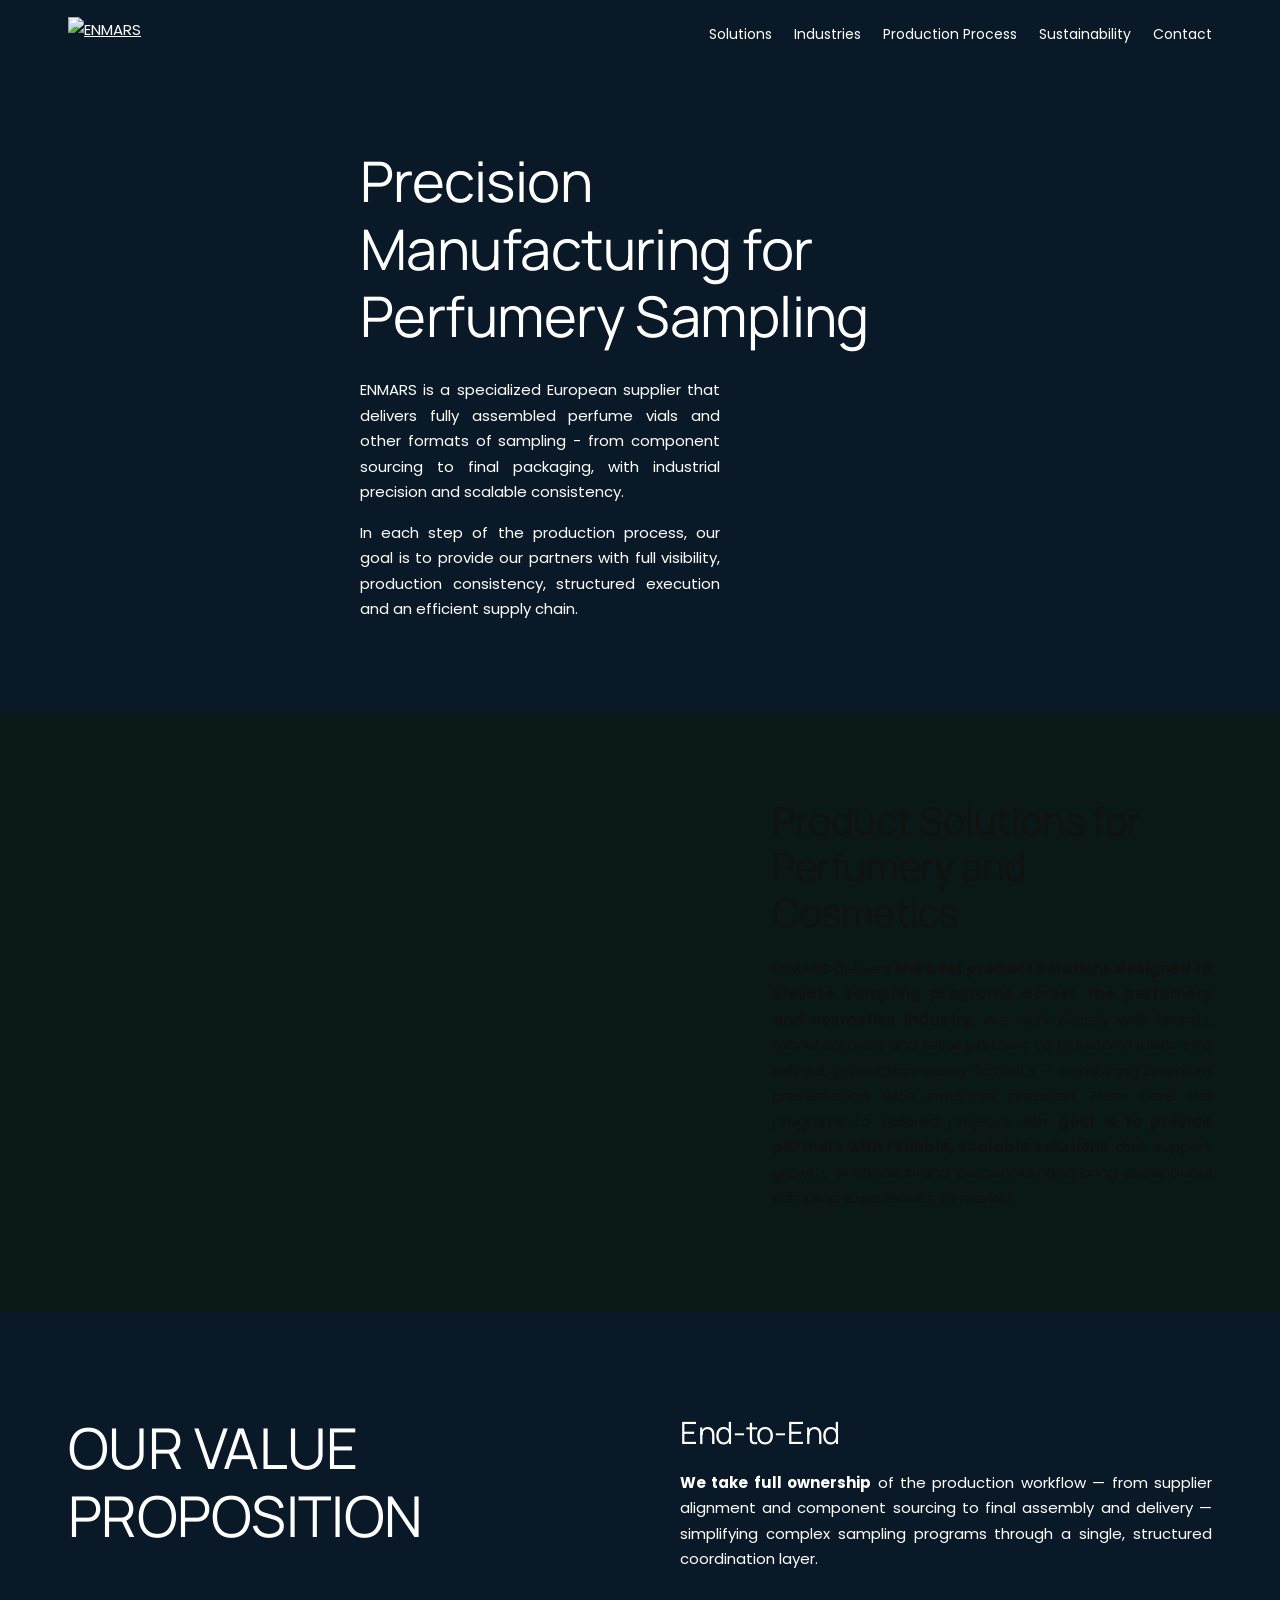
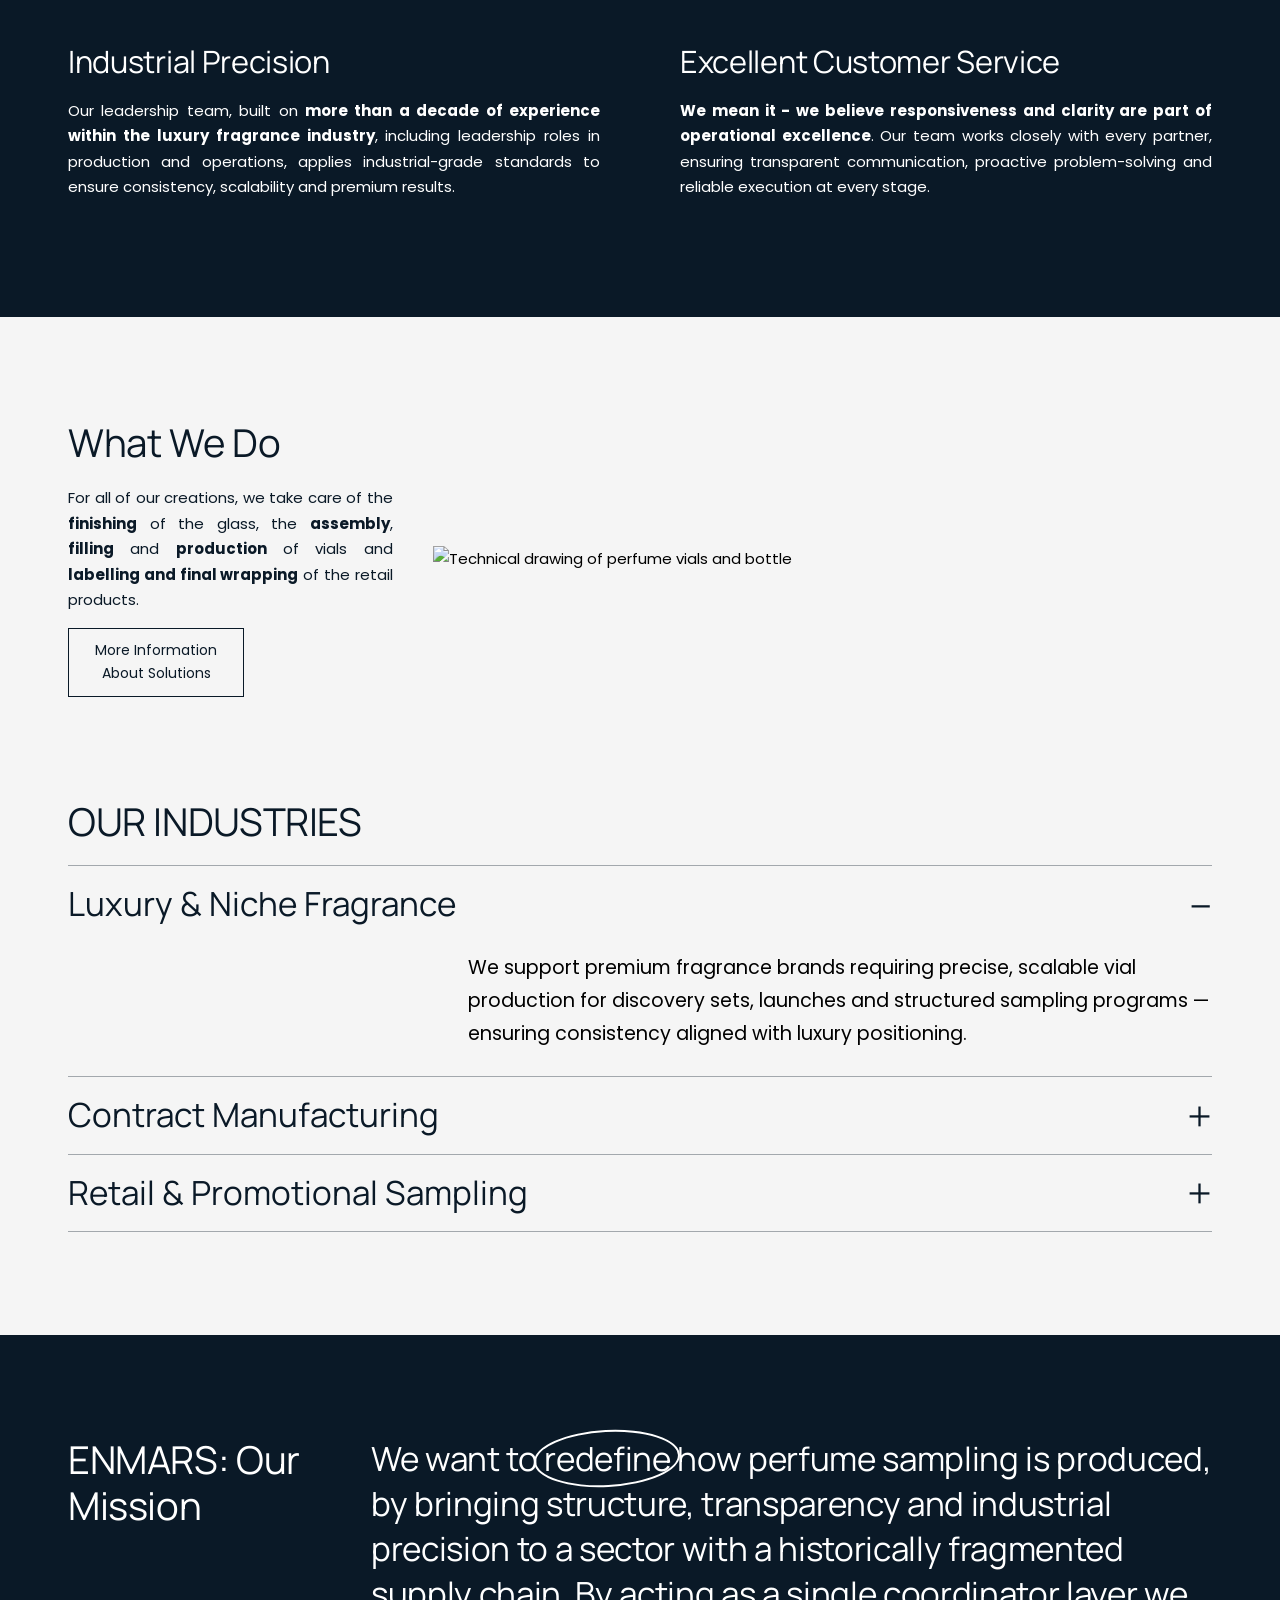
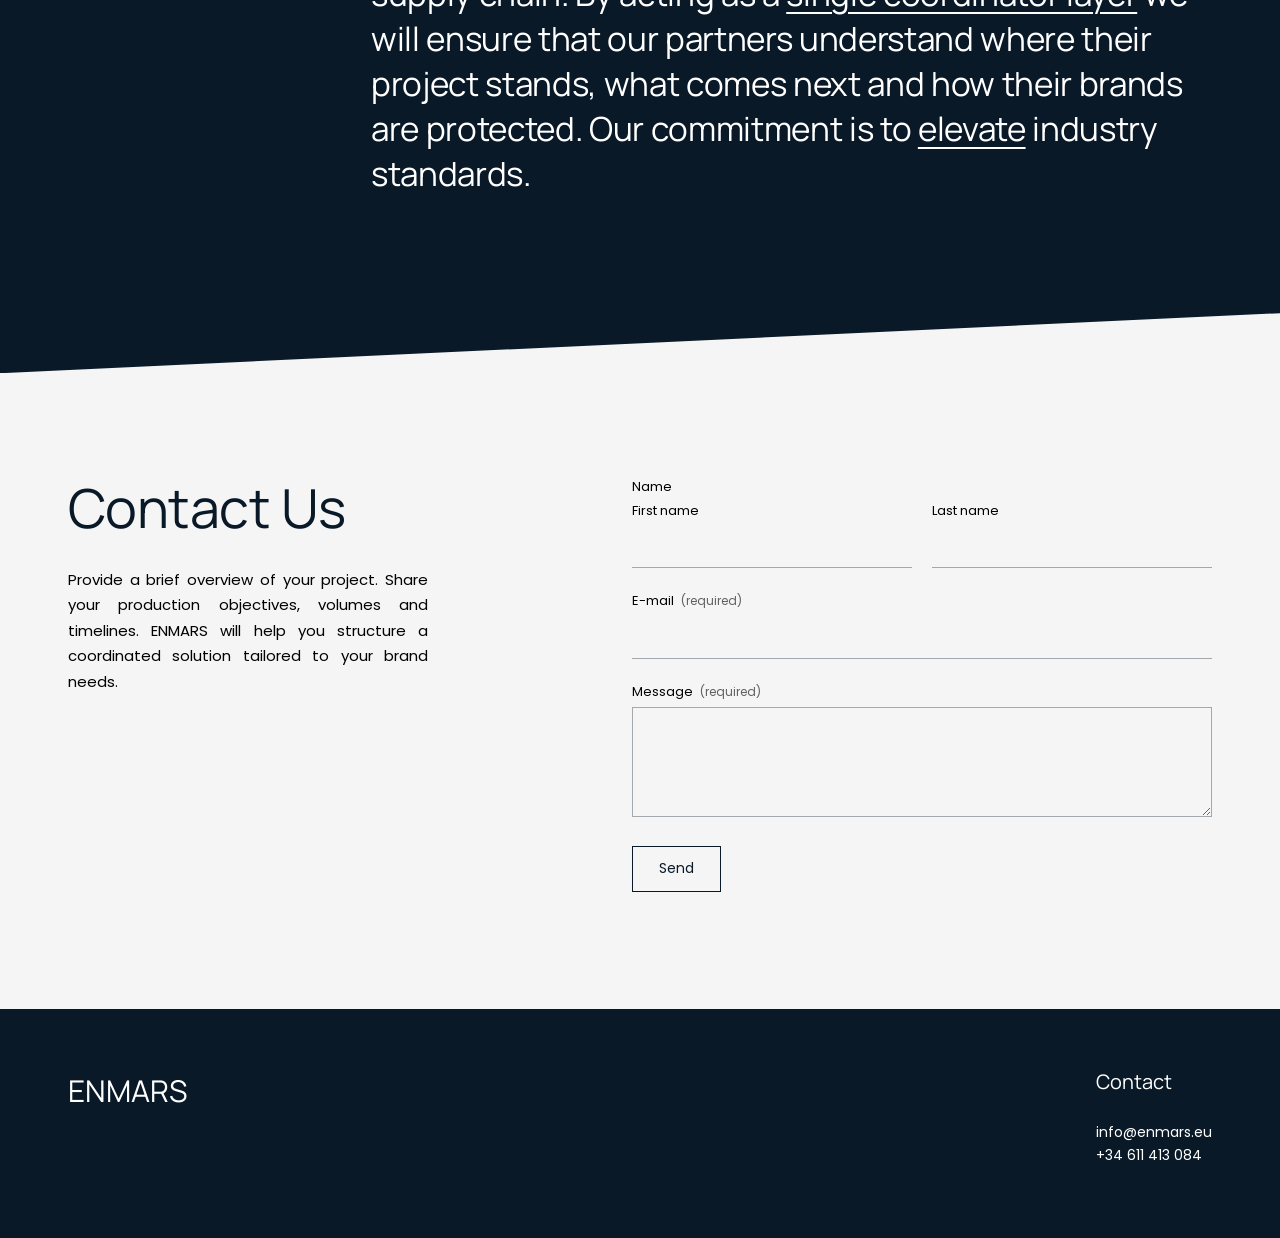
==== index.html @ 924dd2cd "Create index.html" ====
<!DOCTYPE html>
<html lang="en">
<head>
  <meta charset="utf-8">
  <meta name="viewport" content="width=device-width, initial-scale=1">
  <title>ENMARS</title>
  <meta name="description" content="ENMARS — precision manufacturing for perfumery sampling. Fully assembled perfume vials, discovery sets and custom sampling projects from a specialised European network.">
  <meta property="og:title" content="ENMARS">
  <meta property="og:description" content="ENMARS — precision manufacturing for perfumery sampling. Fully assembled perfume vials, discovery sets and custom sampling projects from a specialised European network.">
  <meta property="og:image" content="https://enmars.eu/assets/img/hero-home.jpg">
  <link rel="icon" href="/assets/img/logo.jpg">
  <link rel="preconnect" href="https://fonts.googleapis.com">
  <link rel="preconnect" href="https://fonts.gstatic.com" crossorigin>
  <link href="https://fonts.googleapis.com/css2?family=Manrope:wght@400;500&family=Poppins:wght@400;500;700&display=swap" rel="stylesheet">
  <link rel="stylesheet" href="/assets/css/style.css">
</head>
<body>
  <header class="site-header">
    <div class="wrap">
      <a class="logo" href="/" aria-label="ENMARS home"><img src="/assets/img/logo.jpg" alt="ENMARS"></a>
      <button class="menu-btn" aria-label="Menu" aria-expanded="false">&#9776;</button>
      <nav class="nav">
        <a href="/solutions/">Solutions</a>
        <a href="/our-industries/">Industries</a>
        <a href="/production-process/">Production Process</a>
        <a href="/sustainability/">Sustainability</a>
        <a href="/contact/">Contact</a>
      </nav>
    </div>
  </header>

  <main>
    <section class="hero dark bg-img" style="background-image:url('/assets/img/hero-home.jpg')">
      <div class="wrap"><div class="text">
        <h1>Precision Manufacturing for Perfumery Sampling</h1>
        <p>ENMARS is a specialized European supplier that delivers fully assembled perfume vials and other formats of sampling - from component sourcing to final packaging, with industrial precision and scalable consistency.</p>
        <p>In each step of the production process, our goal is to provide our partners with full visibility, production consistency, structured execution and an efficient supply chain.</p>
      </div></div>
    </section>

    <section class="products bg-img" style="background-image:url('/assets/img/hero-products.jpg')">
      <div class="wrap" style="width:100%"><div class="text">
        <h2>Product Solutions for Perfumery and Cosmetics</h2>
        <p class="justify">ENMARS delivers <strong>the best product solutions designed to elevate sampling programs across the perfumery and cosmetics industry</strong>. We work closely with brands, manufacturers and retail partners to transform ideas into refined, production-ready formats — combining premium presentation with industrial precision. From core vial programs to tailored projects, <strong>our goal is to provide partners with reliable, scalable solutions</strong> that support growth, enhance brand perception and bring exceptional sampling experiences to market.</p>
      </div></div>
    </section>

    <section class="section dark values">
      <div class="wrap grid">
        <div><h1>Our Value Proposition</h1></div>
        <div>
          <h3>End-to-End</h3>
          <p><strong>We take full ownership</strong> of the production workflow — from supplier alignment and component sourcing to final assembly and delivery — simplifying complex sampling programs through a single, structured coordination layer.</p>
        </div>
        <div>
          <h3>Industrial Precision</h3>
          <p>Our leadership team, built on <strong>more than a decade of experience within the luxury fragrance industry</strong>, including leadership roles in production and operations, applies industrial-grade standards to ensure consistency, scalability and premium results.</p>
        </div>
        <div>
          <h3>Excellent Customer Service</h3>
          <p><strong>We mean it - we believe responsiveness and clarity are part of operational excellence</strong>. Our team works closely with every partner, ensuring transparent communication, proactive problem-solving and reliable execution at every stage.</p>
        </div>
      </div>
    </section>

    <section class="section light whatwedo">
      <div class="wrap grid">
        <div>
          <h2>What We Do</h2>
          <p>For all of our creations, we take care of the <strong>finishing</strong> of the glass, the <strong>assembly</strong>, <strong>filling</strong> and <strong>production</strong> of vials and <strong>labelling and final wrapping</strong> of the retail products.</p>
          <a class="btn" href="/solutions/">More Information<br>About Solutions</a>
        </div>
        <img src="/assets/img/blueprint.jpg" alt="Technical drawing of perfume vials and bottle" loading="lazy">
      </div>
    </section>

    <section class="section light" style="padding-top:0">
      <div class="wrap">
        <h2 style="color:var(--navy)">OUR INDUSTRIES</h2>
        <div class="accordion">
          <details class="acc-item" open>
            <summary>Luxury &amp; Niche Fragrance</summary>
            <div class="acc-body">We support premium fragrance brands requiring precise, scalable vial production for discovery sets, launches and structured sampling programs — ensuring consistency aligned with luxury positioning.</div>
          </details>
          <details class="acc-item">
            <summary>Contract Manufacturing</summary>
            <div class="acc-body">ENMARS acts as a coordination layer for manufacturers and laboratories seeking reliable partners for vial assembly, handling and finishing processes across a specialized European network.</div>
          </details>
          <details class="acc-item">
            <summary>Retail &amp; Promotional Sampling</summary>
            <div class="acc-body">We enable agencies and brands to execute large-scale sampling initiatives with structured workflows, industrial precision and dependable delivery timelines.</div>
          </details>
        </div>
      </div>
    </section>

    <section class="section dark mission" style="padding-bottom:160px">
      <div class="wrap grid">
        <h2>ENMARS: Our Mission</h2>
        <h2 class="statement">We want to <span class="hl-circle">redefine</span> how perfume sampling is produced, by bringing structure, transparency and industrial precision to a sector with a historically fragmented supply chain. By acting as a <span class="hl-under">single coordinator layer</span> we will ensure that our partners understand where their project stands, what comes next and how their brands are protected. Our commitment is to <span class="hl-under">elevate</span> industry standards.</h2>
      </div>
    </section>

    <section class="section light contact-block angled" id="contact">
      <div class="wrap contact-grid">
        <div>
          <h1>Contact Us</h1>
          <p class="justify" style="max-width:360px">Provide a brief overview of your project. Share your production objectives, volumes and timelines. ENMARS will help you structure a coordinated solution tailored to your brand needs.</p>
        </div>
        <form class="form" action="https://formsubmit.co/info@enmars.eu" method="POST">
          <input type="hidden" name="_subject" value="New enquiry from enmars.eu">
          <input type="hidden" name="_template" value="table">
          <input type="hidden" name="_captcha" value="false">
          <input type="hidden" name="_next" value="https://enmars.eu/thanks/">
          <input type="text" name="_honey" class="hp" tabindex="-1" autocomplete="off">
          <div class="legend">Name</div>
          <div class="row">
            <div class="field"><label for="fname">First name </label><input id="fname" name="First name" type="text" autocomplete="given-name"></div>
            <div class="field"><label for="lname">Last name </label><input id="lname" name="Last name" type="text" autocomplete="family-name"></div>
          </div>
          <div class="field"><label for="email">E-mail <span class="req">(required)</span></label><input id="email" name="email" type="email" autocomplete="email" required></div>
          <div class="field"><label for="message">Message <span class="req">(required)</span></label><textarea id="message" name="Message" required></textarea></div>
          <button class="btn" type="submit">Send</button>
          <div class="form-status" role="status"></div>
        </form>
      </div>
    </section>
  </main>

  <footer class="site-footer">
    <div class="wrap">
      <div class="brand">ENMARS</div>
      <div>
        <h4>Contact</h4>
        <a href="mailto:info@enmars.eu">info@enmars.eu</a>
        <a href="tel:+34611413084">+34 611 413 084</a>
      </div>
    </div>
  </footer>
  <script src="/assets/js/main.js"></script>
</body>
</html>
---- assets/css/style.css ----
/* ENMARS — estilos del sitio */
:root {
  --navy: #0a1927;
  --light: #f5f5f5;
  --text: #000;
  --white: #fff;
  --line: rgba(10, 25, 39, .35);
  --max: 1240px;
  --pad: clamp(20px, 4vw, 48px);
  --head: "Manrope", "Poppins", sans-serif;
  --body: "Poppins", sans-serif;
}

* { box-sizing: border-box; }
html { scroll-behavior: smooth; }
body { margin: 0; font-family: var(--body); font-size: 15px; line-height: 1.7; color: var(--text); background: var(--light); -webkit-font-smoothing: antialiased; }
img { max-width: 100%; display: block; }
a { color: inherit; }
h1, h2, h3 { font-family: var(--head); font-weight: 400; line-height: 1.2; margin: 0 0 .5em; letter-spacing: -.01em; }
h1 { font-size: clamp(36px, 4.2vw, 56px); }
h2 { font-size: clamp(28px, 3vw, 40px); }
h3 { font-size: clamp(24px, 2.4vw, 32px); }
p { margin: 0 0 1em; }
.justify { text-align: justify; }
.wrap { max-width: var(--max); margin: 0 auto; padding: 0 var(--pad); }

/* Header */
.site-header { position: sticky; top: 0; z-index: 50; background: var(--navy); color: var(--white); }
.site-header .wrap { display: flex; align-items: center; justify-content: space-between; height: 72px; }
.logo img { height: 38px; width: auto; }
.nav { display: flex; gap: 22px; font-size: 14px; }
.nav a { text-decoration: none; padding-bottom: 2px; border-bottom: 1px solid transparent; }
.nav a:hover, .nav a.active { border-bottom-color: currentColor; }
.menu-btn { display: none; background: none; border: 0; color: inherit; font-size: 26px; cursor: pointer; }

/* Sections */
.section { padding: clamp(56px, 8vw, 110px) 0; }
.dark { background: var(--navy); color: var(--white); }
.light { background: var(--light); }
.bg-img { background-size: cover; background-position: center; }

/* Home: hero */
.hero { min-height: 640px; display: flex; align-items: center; background-color: var(--navy); }
.hero .text { max-width: 560px; }
.hero h1 { font-size: clamp(38px, 4.4vw, 56px); }
.hero p { max-width: 360px; text-align: justify; font-size: 15px; }

/* Home: product solutions (image left, text right) */
.products { min-height: 600px; display: flex; align-items: center; background-color: #0a1917; }
.products .text { margin-left: auto; max-width: 440px; color: #111; }
.products h2 { color: #111; }

/* Value proposition */
.values .grid { display: grid; grid-template-columns: 1fr 1fr; gap: 56px 80px; }
.values h1 { font-size: clamp(40px, 4.4vw, 58px); text-transform: uppercase; }
.values h3 { margin-bottom: .6em; }
.values p { text-align: justify; }

/* What we do */
.whatwedo .grid { display: grid; grid-template-columns: 1fr 2.4fr; gap: 40px; align-items: center; }
.whatwedo h2 { color: var(--navy); }
.whatwedo p { color: var(--navy); text-align: justify; }
.btn { display: inline-block; border: 1px solid var(--navy); color: var(--navy); background: transparent; padding: 10px 26px; text-decoration: none; font: inherit; font-size: 14px; text-align: center; cursor: pointer; transition: .2s; }
.btn:hover { background: var(--navy); color: var(--white); }

/* Accordion (industries on home) */
.accordion { border-top: 1px solid var(--line); }
.acc-item { border-bottom: 1px solid var(--line); }
.acc-item summary { list-style: none; cursor: pointer; display: flex; justify-content: space-between; align-items: center; font-family: var(--head); font-size: clamp(22px, 2.6vw, 34px); color: var(--navy); padding: 10px 0; }
.acc-item summary::-webkit-details-marker { display: none; }
.acc-item summary::after { content: "+"; font-size: 1.3em; font-weight: 300; line-height: 1; }
.acc-item[open] summary::after { content: "–"; }
.acc-item .acc-body { padding: 10px 0 26px 35%; font-size: clamp(16px, 1.5vw, 20px); }

/* Mission */
.mission .grid { display: grid; grid-template-columns: 1fr 3.2fr; gap: 40px; }
.mission h2.statement { font-size: clamp(24px, 2.6vw, 36px); line-height: 1.35; }
.hl-circle { position: relative; white-space: nowrap; }
.hl-circle::after { content: ""; position: absolute; inset: -6px -10px; border: 2px solid currentColor; border-radius: 50%; transform: rotate(-3deg); }
.hl-under { text-decoration: underline; text-decoration-thickness: 2px; text-underline-offset: 6px; }

/* Contact block */
.contact-block { position: relative; }
.contact-block.angled { clip-path: polygon(0 60px, 100% 0, 100% 100%, 0 100%); margin-top: -60px; padding-top: calc(60px + clamp(56px, 8vw, 110px)); }
.contact-grid { display: grid; grid-template-columns: 1fr 1.15fr; gap: 60px; align-items: start; }
.contact-grid h1 { color: var(--navy); }

/* Form */
.form .row { display: grid; grid-template-columns: 1fr 1fr; gap: 20px; }
.form label { display: block; font-size: 13px; margin-bottom: 4px; }
.form .req { opacity: .6; font-size: 12px; margin-left: 4px; }
.form .field { margin-bottom: 22px; }
.form .legend { font-size: 13px; margin-bottom: 2px; }
.form input, .form textarea { width: 100%; font: inherit; font-size: 15px; padding: 8px 2px; border: 0; border-bottom: 1px solid var(--line); background: transparent; color: var(--text); outline: none; border-radius: 0; }
.form textarea { min-height: 110px; resize: vertical; border: 1px solid var(--line); padding: 8px; }
.form input:focus, .form textarea:focus { border-color: var(--navy); }
.form .hp { position: absolute; left: -9999px; }
.form-status { margin-top: 14px; font-size: 14px; }

/* Generic content pages */
.page { padding: clamp(40px, 6vw, 80px) 0; }
.split { display: grid; grid-template-columns: 1fr 2fr; gap: 40px; align-items: start; }
.cards3 { display: grid; grid-template-columns: repeat(3, 1fr); gap: 40px; margin-top: 50px; }
.cards3 img { width: 100%; aspect-ratio: 1 / 1; object-fit: cover; margin-bottom: 26px; }
.cards3 h4 { font-family: var(--body); font-weight: 700; font-size: 18px; margin: 0 0 .8em; }
.cards3 p { text-align: justify; font-size: 14px; }
.center { text-align: center; }
.underline-title span { border-bottom: 2px solid currentColor; }
.block { border-top: 1px solid var(--line); padding: 30px 0; }
.block:first-of-type { border-top: 0; }
.block:last-child { border-bottom: 1px solid var(--line); }
.step { display: grid; grid-template-columns: 1fr 3fr; gap: 30px; align-items: center; border-top: 1px solid var(--line); padding: 30px 0; }
.step:first-child { border-top: 0; }
.step img { max-height: 190px; margin: 0 auto; }
.step p { font-size: 14px; }
.media-row { display: grid; grid-template-columns: 1fr 2fr; gap: 40px; align-items: center; border-top: 1px solid var(--line); padding: 36px 0; }
.media-row.reverse { grid-template-columns: 2fr 1fr; }
.media-row img { width: 100%; }
.media-row p { font-size: 14px; }
.certs { display: flex; flex-wrap: wrap; justify-content: center; align-items: center; gap: 40px; margin-top: 20px; }
.certs img { height: 90px; width: auto; }

/* Footer */
.site-footer { background: var(--navy); color: var(--white); padding: 56px 0 70px; }
.site-footer .wrap { display: flex; justify-content: space-between; gap: 30px; flex-wrap: wrap; }
.site-footer .brand { font-family: var(--head); font-size: 30px; }
.site-footer h4 { font-family: var(--head); font-weight: 400; font-size: 20px; margin: 0 0 22px; }
.site-footer a { text-decoration: none; display: block; font-size: 14px; }

/* Responsive */
@media (max-width: 860px) {
  .menu-btn { display: block; }
  .nav { display: none; position: absolute; top: 72px; left: 0; right: 0; background: var(--navy); flex-direction: column; padding: 20px var(--pad) 30px; gap: 14px; font-size: 18px; }
  .nav.open { display: flex; }
  .values .grid, .whatwedo .grid, .mission .grid, .contact-grid, .split, .cards3, .step, .media-row, .media-row.reverse, .form .row { grid-template-columns: 1fr; }
  .acc-item .acc-body { padding-left: 0; }
  .products { background-position: left center; }
  .products .text { background: rgba(245, 245, 245, .92); padding: 24px; }
  .media-row.reverse img { order: -1; }
}
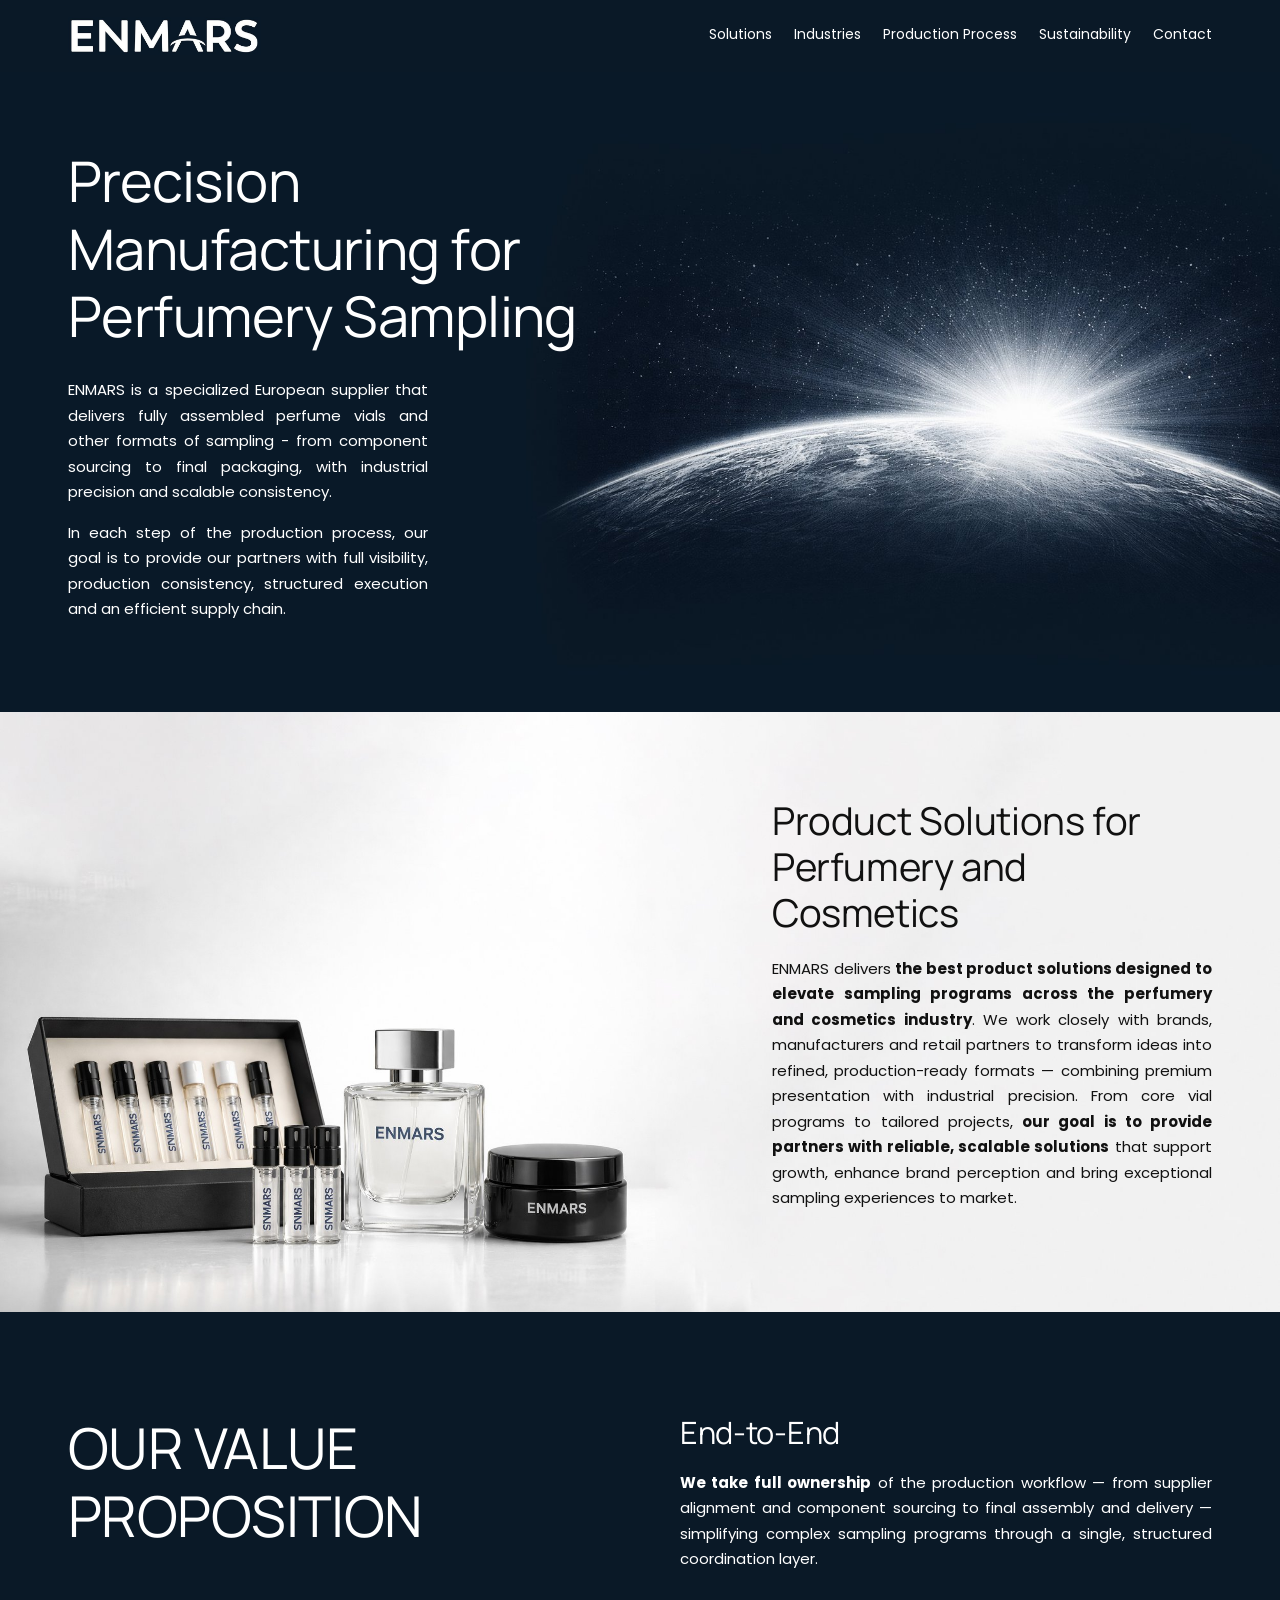
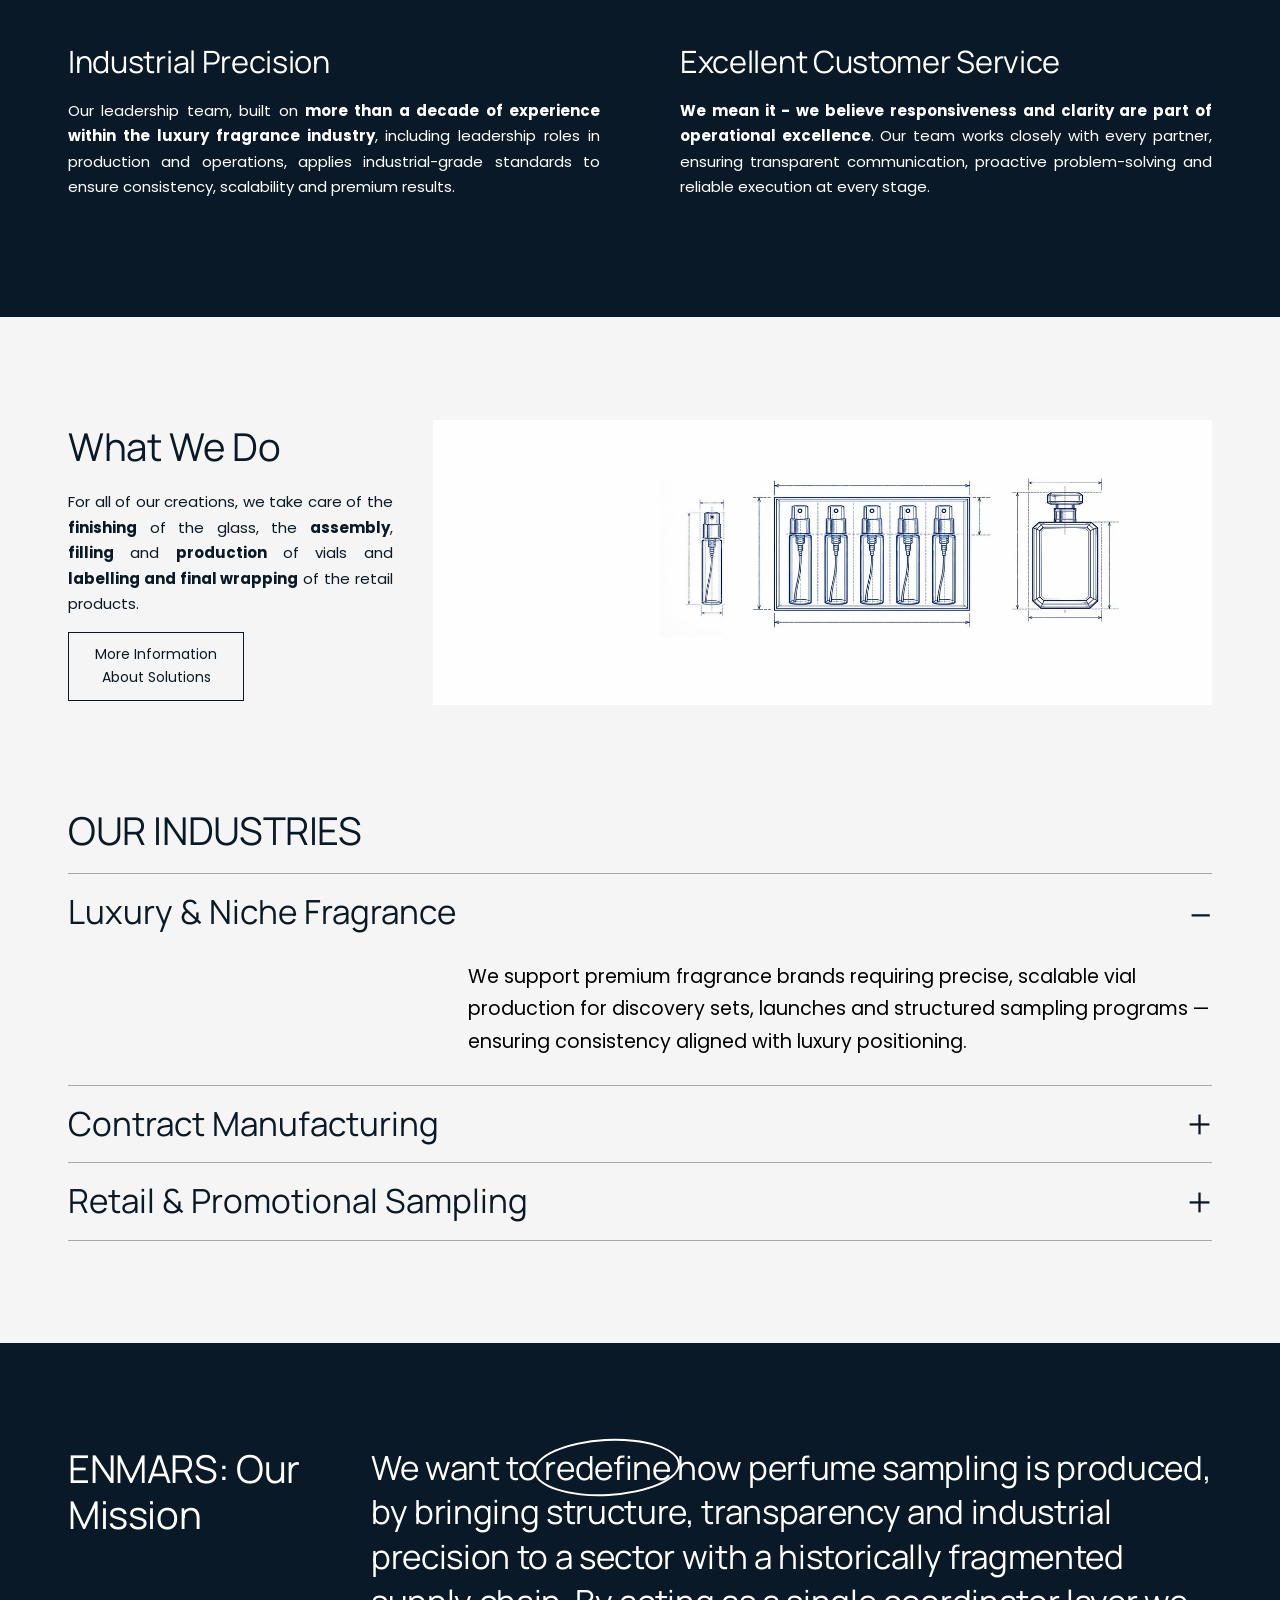
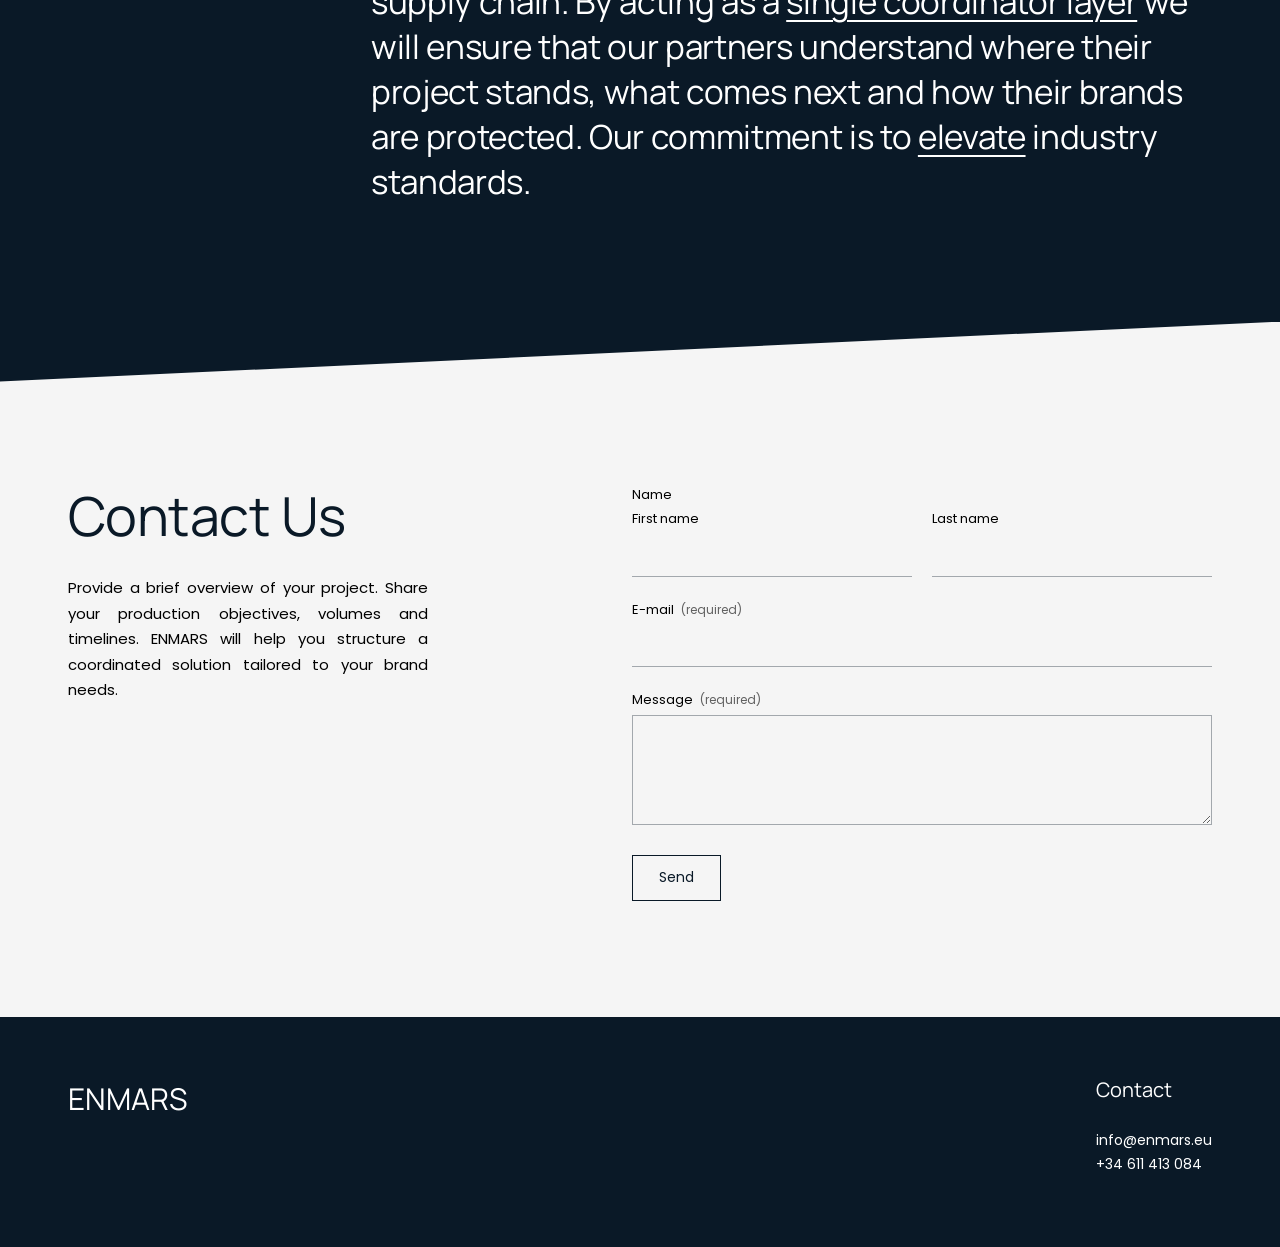
==== commit 7c5722df: "Update index.html" ====
--- a/index.html
+++ b/index.html
@@ -107,7 +107,8 @@
           <h1>Contact Us</h1>
           <p class="justify" style="max-width:360px">Provide a brief overview of your project. Share your production objectives, volumes and timelines. ENMARS will help you structure a coordinated solution tailored to your brand needs.</p>
         </div>
-        <form class="form" action="https://formsubmit.co/info@enmars.eu" method="POST">
+        <form class="form" action="https://formsubmit.co/rokas@enmars.eu" method="POST">
+          <input type="hidden" name="_cc" value="lucas@enmars.eu">
           <input type="hidden" name="_subject" value="New enquiry from enmars.eu">
           <input type="hidden" name="_template" value="table">
           <input type="hidden" name="_captcha" value="false">
--- a/assets/css/style.css
+++ b/assets/css/style.css
@@ -1,3 +1,6 @@
+
+/* Hero & products: full-width content */
+.hero > .wrap, .products > .wrap { width: 100%; }
 /* ENMARS — estilos del sitio */
 :root {
   --navy: #0a1927;
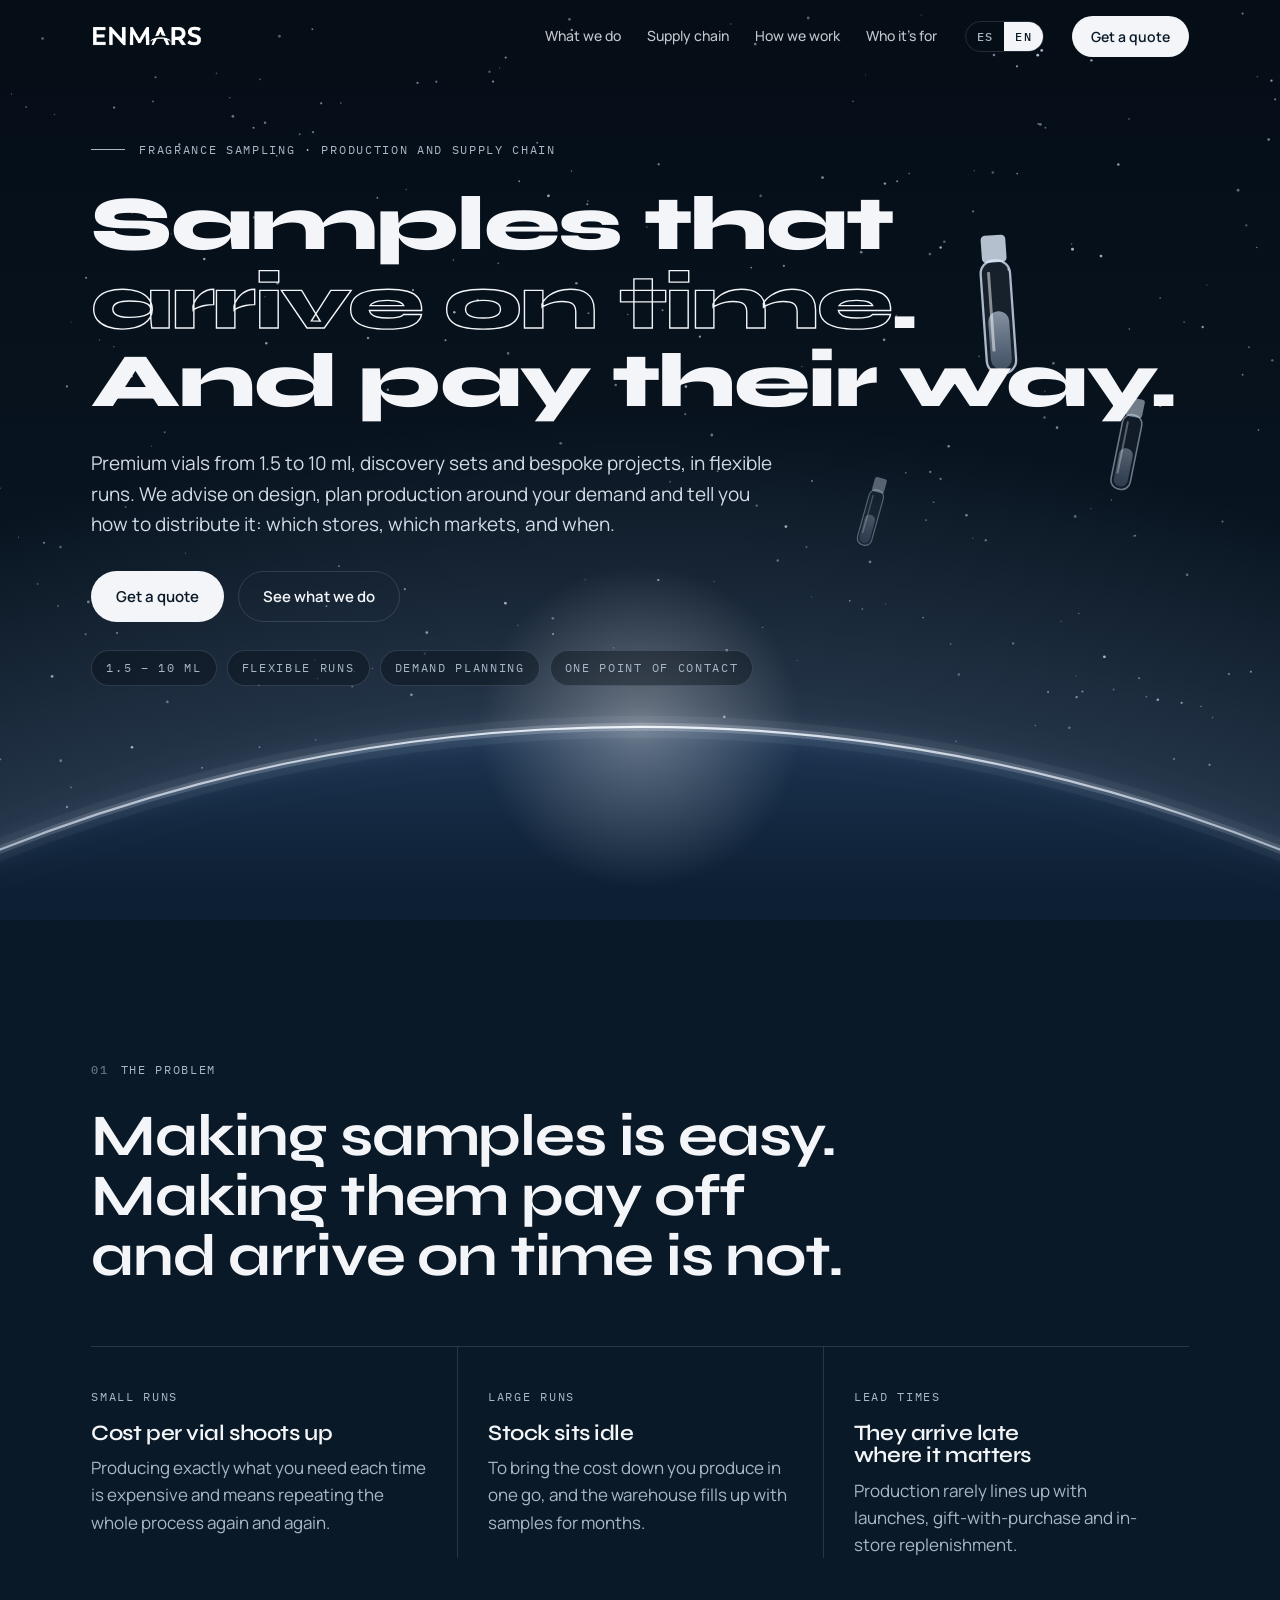
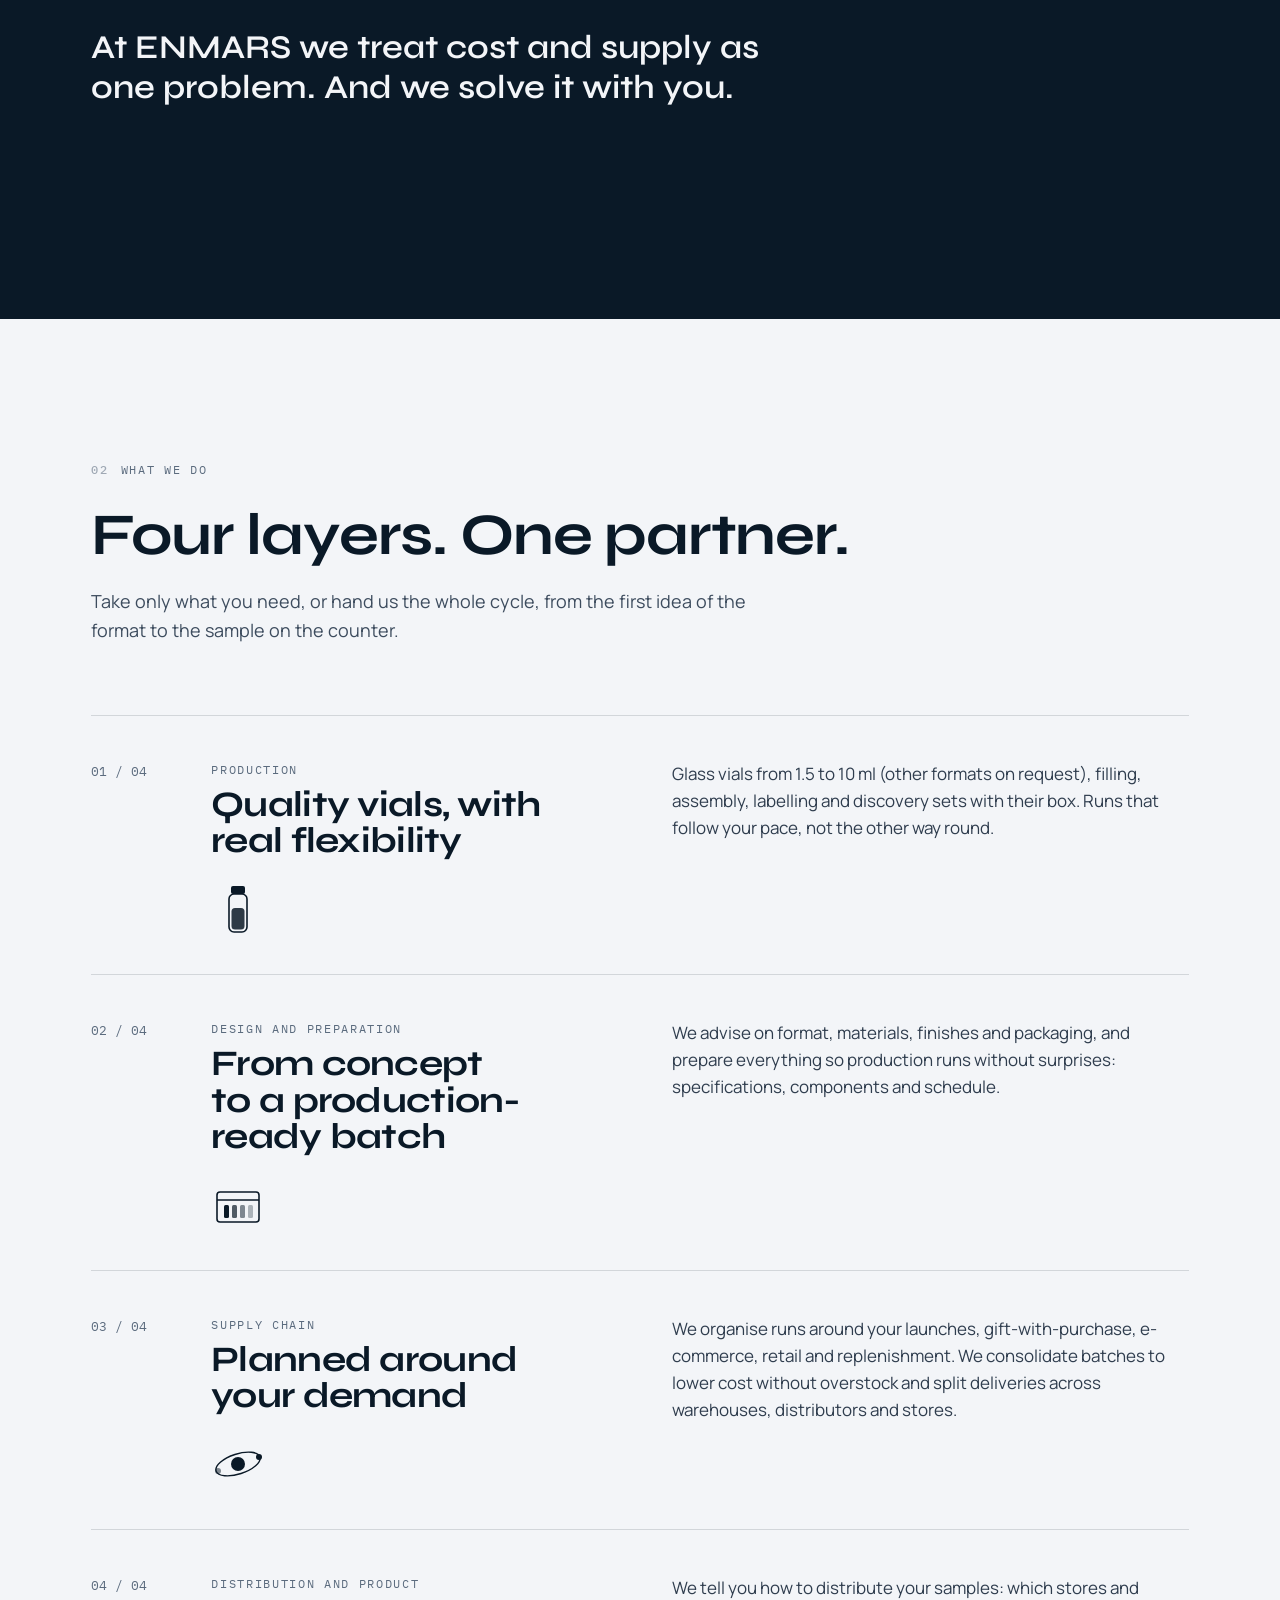
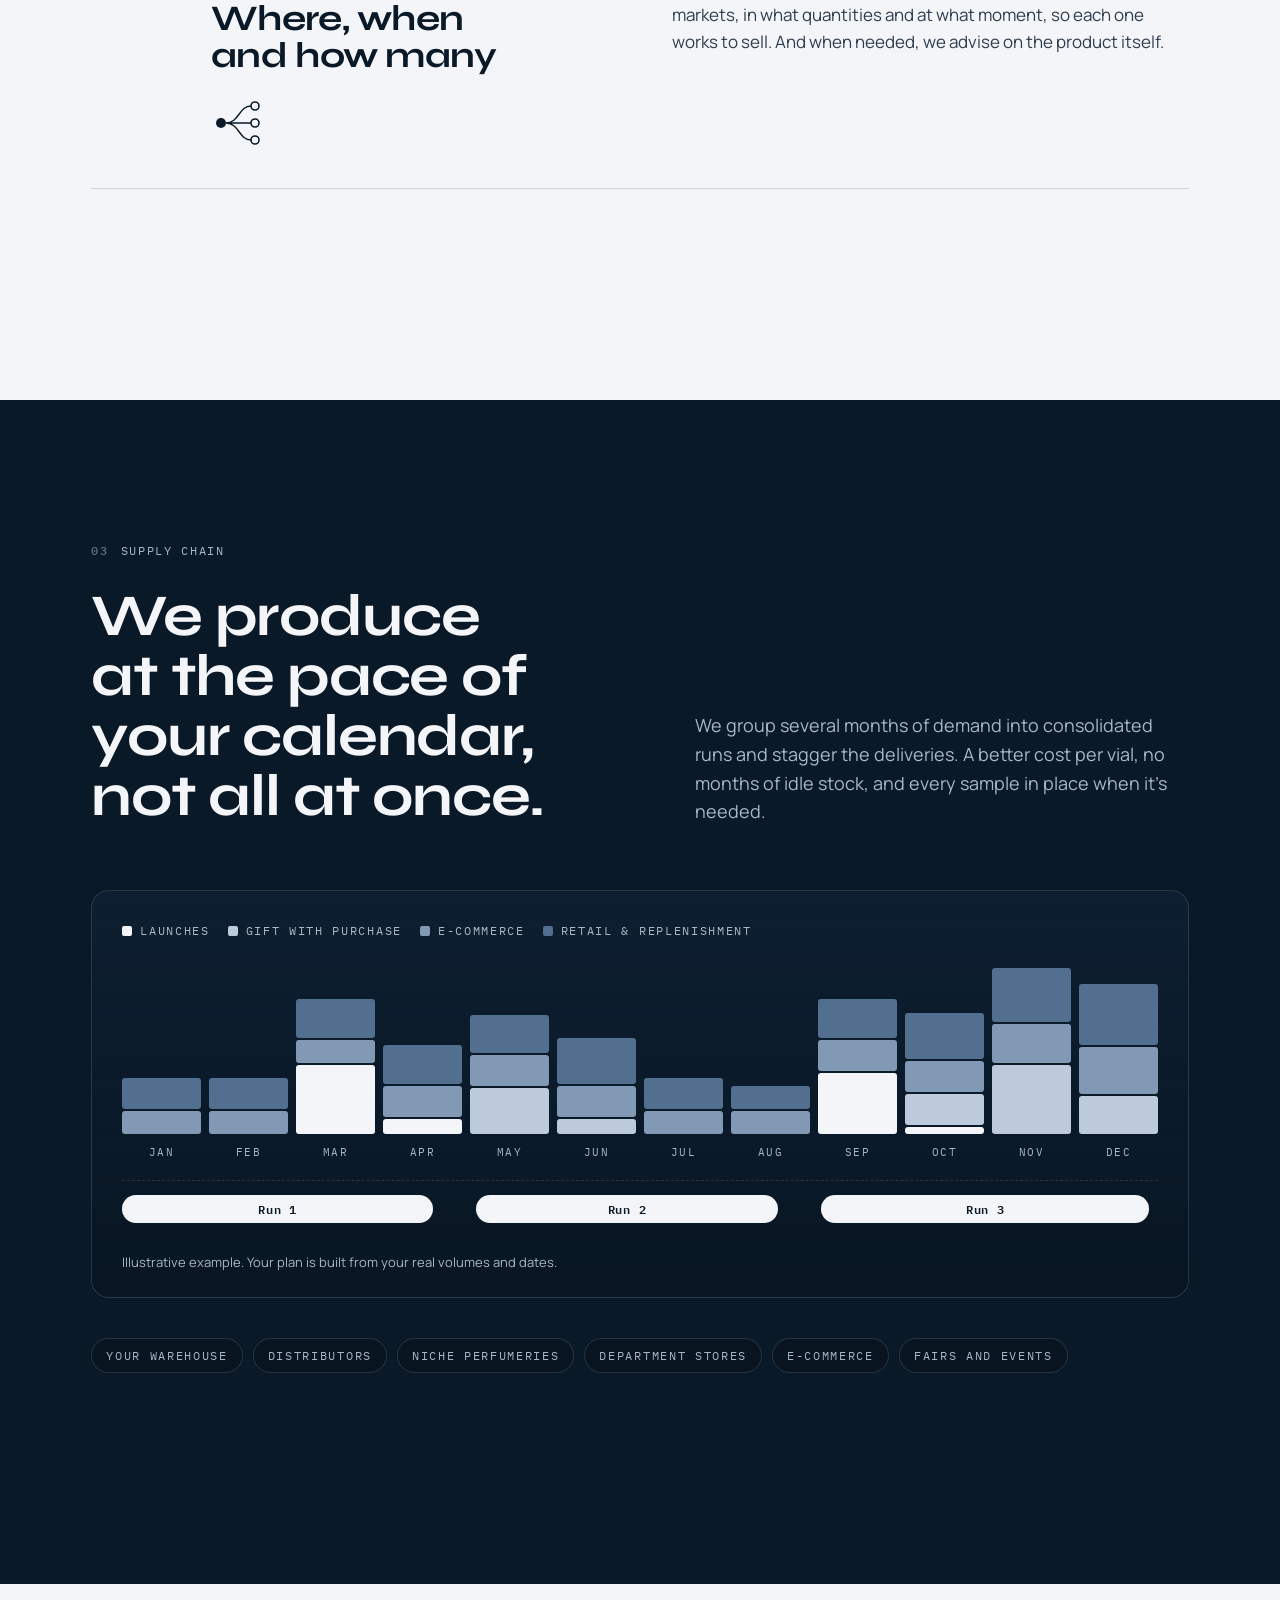
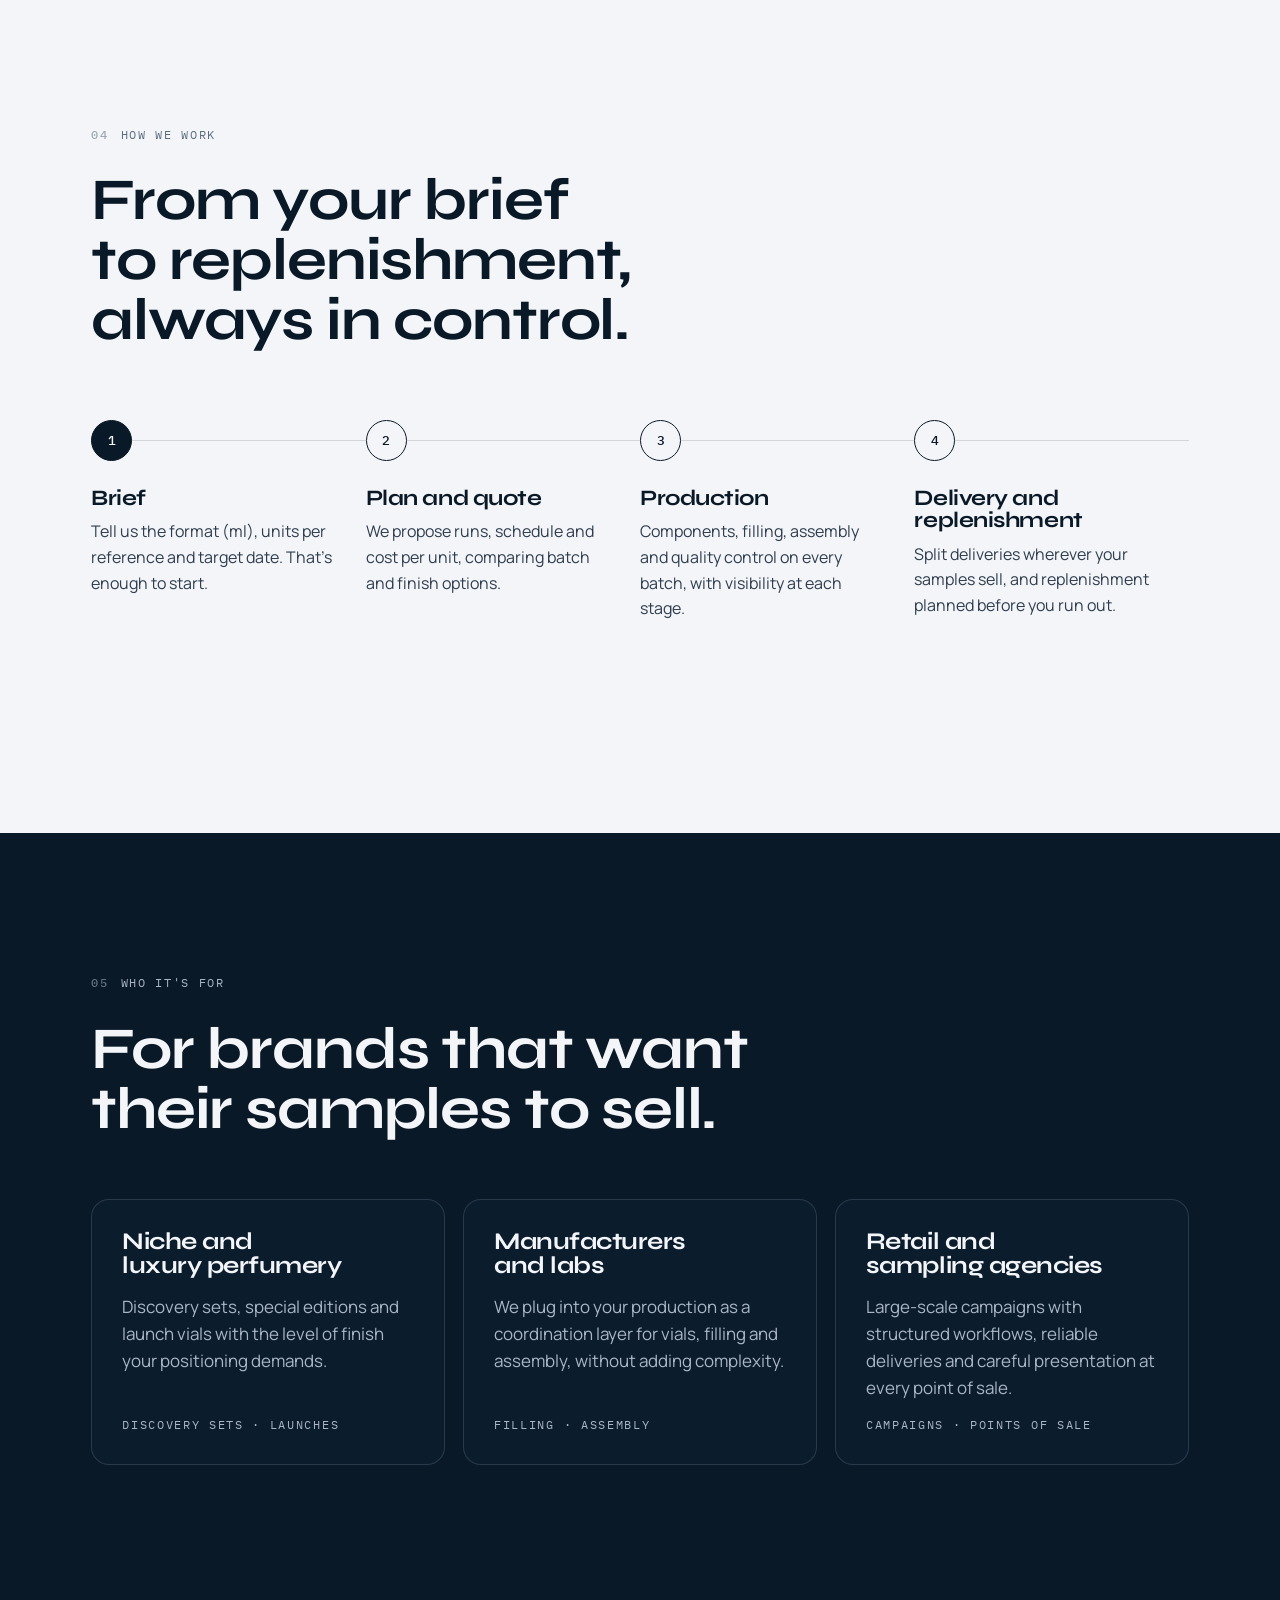
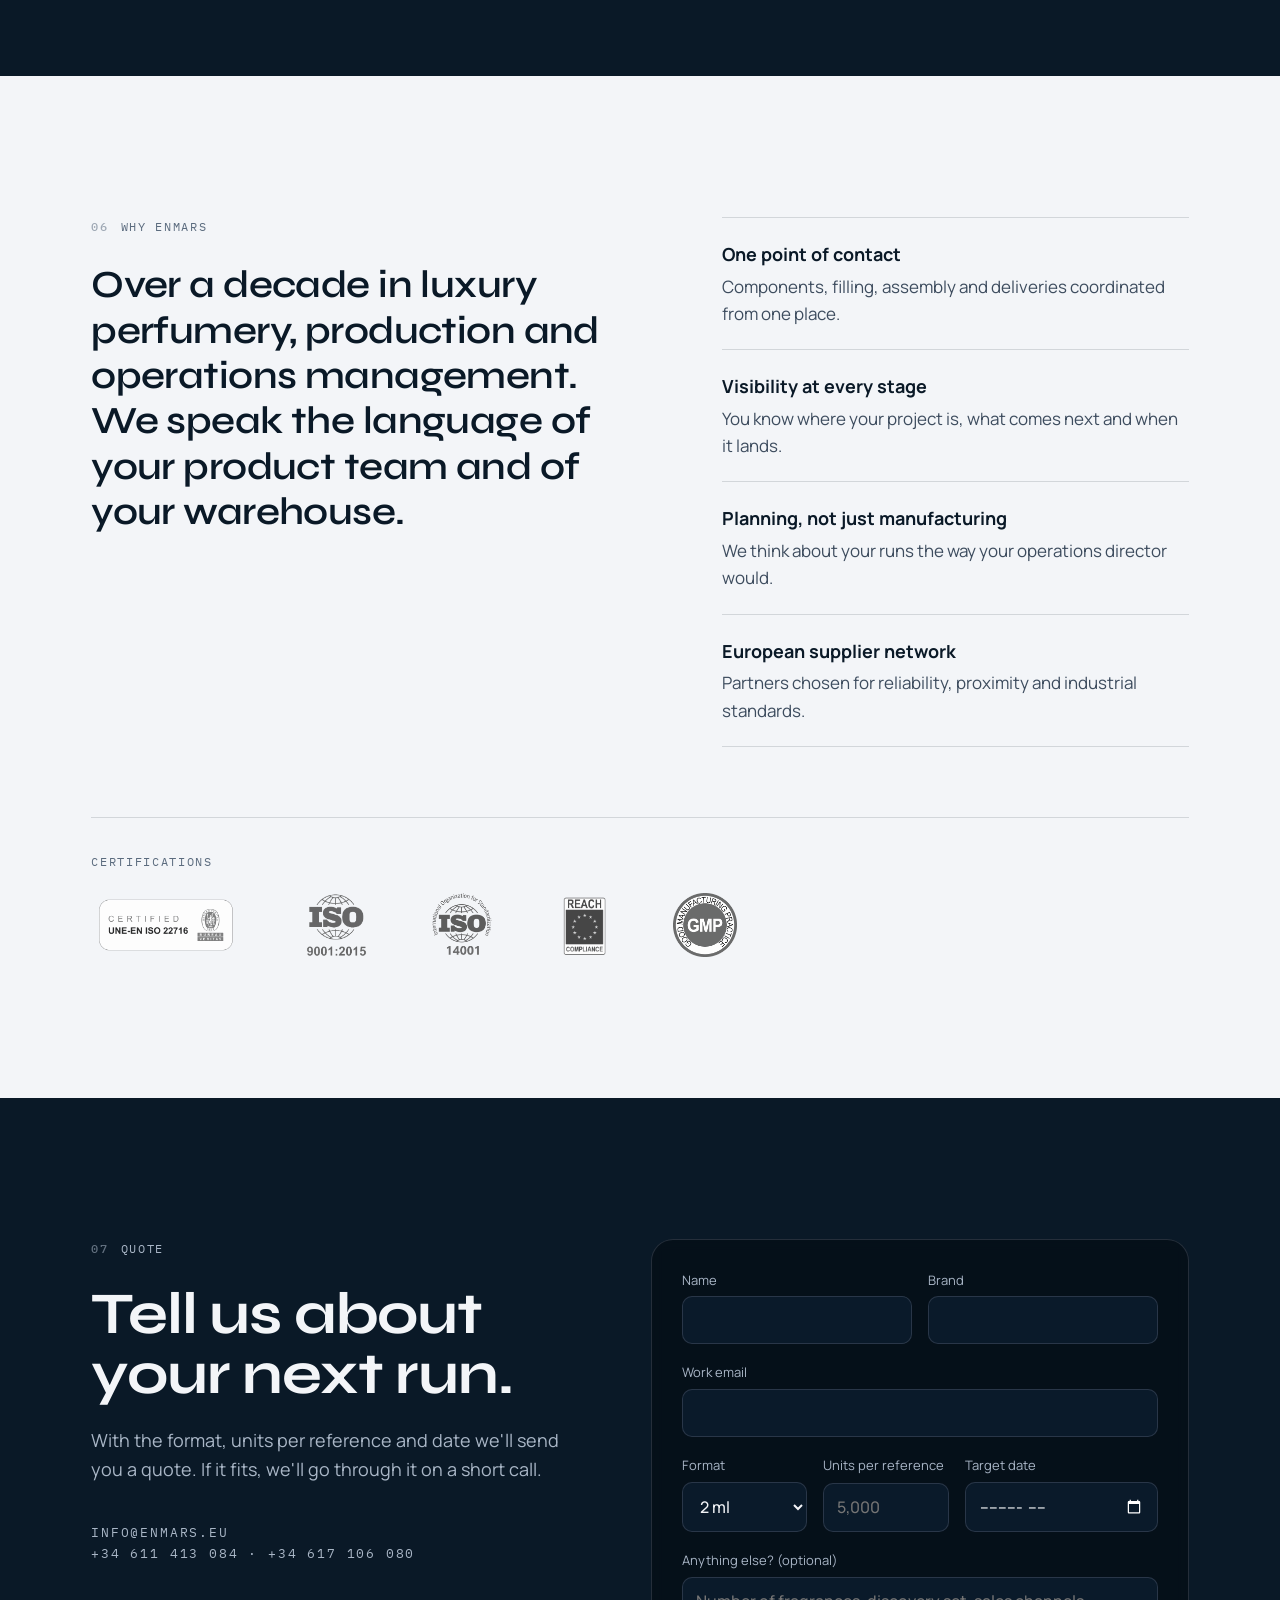
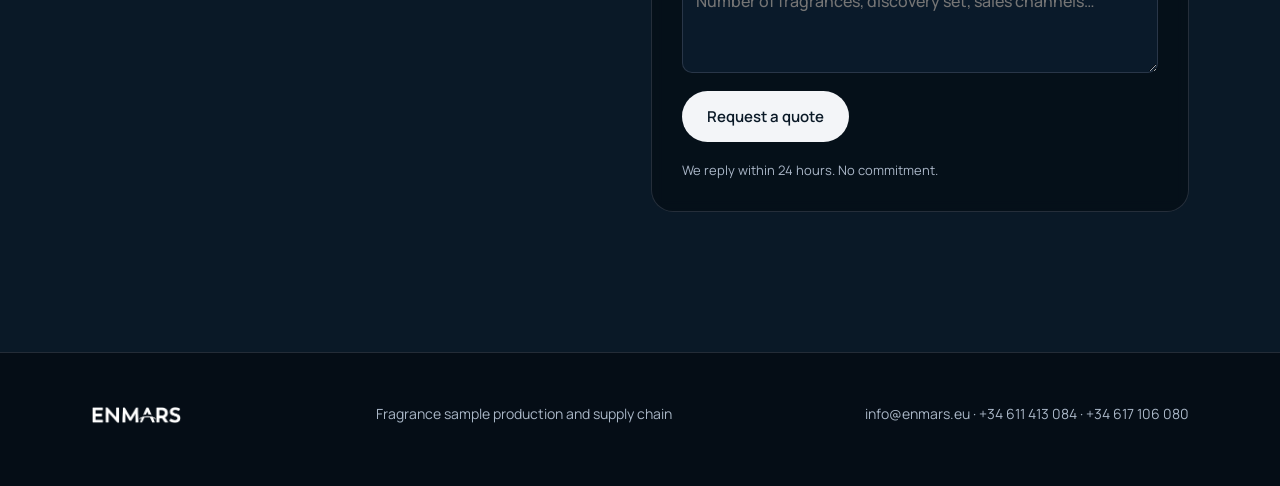
==== commit 3816b61f: "Update index.html" ====
--- a/index.html
+++ b/index.html
@@ -1,143 +1,208 @@
 <!DOCTYPE html>
-<html lang="en">
+<html lang="es">
 <head>
-  <meta charset="utf-8">
-  <meta name="viewport" content="width=device-width, initial-scale=1">
-  <title>ENMARS</title>
-  <meta name="description" content="ENMARS — precision manufacturing for perfumery sampling. Fully assembled perfume vials, discovery sets and custom sampling projects from a specialised European network.">
-  <meta property="og:title" content="ENMARS">
-  <meta property="og:description" content="ENMARS — precision manufacturing for perfumery sampling. Fully assembled perfume vials, discovery sets and custom sampling projects from a specialised European network.">
-  <meta property="og:image" content="https://enmars.eu/assets/img/hero-home.jpg">
-  <link rel="icon" href="/assets/img/logo.jpg">
-  <link rel="preconnect" href="https://fonts.googleapis.com">
-  <link rel="preconnect" href="https://fonts.gstatic.com" crossorigin>
-  <link href="https://fonts.googleapis.com/css2?family=Manrope:wght@400;500&family=Poppins:wght@400;500;700&display=swap" rel="stylesheet">
-  <link rel="stylesheet" href="/assets/css/style.css">
+<meta charset="utf-8">
+<meta name="viewport" content="width=device-width, initial-scale=1">
+<title>ENMARS · Muestras de perfumería: producción y supply chain</title>
+<meta name="description" content="ENMARS produce viales de perfume de 1,5 a 10 ml, discovery sets y proyectos a medida, y planifica la cadena de suministro de tus muestras para que lleguen a tiempo a cada punto de venta.">
+<link rel="canonical" href="https://enmars.eu/">
+<link rel="alternate" hreflang="es" href="https://enmars.eu/">
+<link rel="alternate" hreflang="en" href="https://enmars.eu/en/">
+<link rel="alternate" hreflang="x-default" href="https://enmars.eu/en/">
+<meta property="og:type" content="website">
+<meta property="og:title" content="ENMARS · Muestras de perfumería: producción y supply chain">
+<meta property="og:description" content="ENMARS produce viales de perfume de 1,5 a 10 ml, discovery sets y proyectos a medida, y planifica la cadena de suministro de tus muestras para que lleguen a tiempo a cada punto de venta.">
+<meta property="og:url" content="https://enmars.eu/">
+<meta property="og:image" content="https://enmars.eu/assets/img/hero-home.jpg">
+<meta name="theme-color" content="#050d16">
+<link rel="icon" href="/assets/img/logo.jpg">
+<script>try{if(!localStorage.getItem("enmars-lang")&&!/^(es|ca|gl|eu)/i.test(navigator.language||""))location.replace("/en/"+location.hash)}catch(e){}</script>
+<link rel="preconnect" href="https://fonts.googleapis.com">
+<link rel="preconnect" href="https://fonts.gstatic.com" crossorigin>
+<link href="https://fonts.googleapis.com/css2?family=Syne:wght@500;600;700;800&family=Manrope:wght@400;500;600;700&family=IBM+Plex+Mono:wght@400;500&display=swap" rel="stylesheet">
+<link rel="stylesheet" href="/assets/css/v2.css">
 </head>
 <body>
-  <header class="site-header">
-    <div class="wrap">
-      <a class="logo" href="/" aria-label="ENMARS home"><img src="/assets/img/logo.jpg" alt="ENMARS"></a>
-      <button class="menu-btn" aria-label="Menu" aria-expanded="false">&#9776;</button>
-      <nav class="nav">
-        <a href="/solutions/">Solutions</a>
-        <a href="/our-industries/">Industries</a>
-        <a href="/production-process/">Production Process</a>
-        <a href="/sustainability/">Sustainability</a>
-        <a href="/contact/">Contact</a>
-      </nav>
-    </div>
-  </header>
-
-  <main>
-    <section class="hero dark bg-img" style="background-image:url('/assets/img/hero-home.jpg')">
-      <div class="wrap"><div class="text">
-        <h1>Precision Manufacturing for Perfumery Sampling</h1>
-        <p>ENMARS is a specialized European supplier that delivers fully assembled perfume vials and other formats of sampling - from component sourcing to final packaging, with industrial precision and scalable consistency.</p>
-        <p>In each step of the production process, our goal is to provide our partners with full visibility, production consistency, structured execution and an efficient supply chain.</p>
-      </div></div>
-    </section>
-
-    <section class="products bg-img" style="background-image:url('/assets/img/hero-products.jpg')">
-      <div class="wrap" style="width:100%"><div class="text">
-        <h2>Product Solutions for Perfumery and Cosmetics</h2>
-        <p class="justify">ENMARS delivers <strong>the best product solutions designed to elevate sampling programs across the perfumery and cosmetics industry</strong>. We work closely with brands, manufacturers and retail partners to transform ideas into refined, production-ready formats — combining premium presentation with industrial precision. From core vial programs to tailored projects, <strong>our goal is to provide partners with reliable, scalable solutions</strong> that support growth, enhance brand perception and bring exceptional sampling experiences to market.</p>
-      </div></div>
-    </section>
-
-    <section class="section dark values">
-      <div class="wrap grid">
-        <div><h1>Our Value Proposition</h1></div>
-        <div>
-          <h3>End-to-End</h3>
-          <p><strong>We take full ownership</strong> of the production workflow — from supplier alignment and component sourcing to final assembly and delivery — simplifying complex sampling programs through a single, structured coordination layer.</p>
-        </div>
-        <div>
-          <h3>Industrial Precision</h3>
-          <p>Our leadership team, built on <strong>more than a decade of experience within the luxury fragrance industry</strong>, including leadership roles in production and operations, applies industrial-grade standards to ensure consistency, scalability and premium results.</p>
-        </div>
-        <div>
-          <h3>Excellent Customer Service</h3>
-          <p><strong>We mean it - we believe responsiveness and clarity are part of operational excellence</strong>. Our team works closely with every partner, ensuring transparent communication, proactive problem-solving and reliable execution at every stage.</p>
-        </div>
+
+<header class="nav" id="nav">
+  <div class="wrap">
+    <a class="logo" href="#top" aria-label="ENMARS"><img src="/assets/img/logo-white.png" alt="ENMARS"></a>
+    <nav class="links">
+      <a href="#services">Qué hacemos</a>
+      <a href="#chain">Supply chain</a>
+      <a href="#process">Cómo trabajamos</a>
+      <a href="#who">Para quién</a>
+    </nav>
+    <div class="lang" role="group" aria-label="Language"><a href="/" data-setlang="es" hreflang="es" aria-current="true">ES</a><a href="/en/" data-setlang="en" hreflang="en">EN</a></div>
+    <a class="btn btn-primary" href="#quote">Pide presupuesto</a>
+  </div>
+</header>
+
+<section class="hero" id="top">
+  <canvas id="sky" aria-hidden="true"></canvas>
+  <div class="wrap content">
+    <p class="eyebrow mono">Muestras de perfumería · producción y supply chain</p>
+    <h1>Muestras que <em>llegan a tiempo</em>. Y que salen a cuenta.</h1>
+    <p class="sub">Viales premium de 1,5 a 10 ml, discovery sets y proyectos a medida, con tiradas flexibles. Te asesoramos en el diseño, planificamos la producción según tu demanda y te decimos cómo distribuirla: a qué tiendas, en qué mercados y en qué momento.</p>
+    <div class="ctas">
+      <a class="btn btn-primary" href="#quote">Pide presupuesto</a>
+      <a class="btn btn-ghost" href="#services">Ver qué hacemos</a>
+    </div>
+    <div class="chips">
+      <span class="chip mono">1,5 – 10 ml</span>
+      <span class="chip mono">Tiradas flexibles</span>
+      <span class="chip mono">Planificación de demanda</span>
+      <span class="chip mono">Un solo interlocutor</span>
+    </div>
+  </div>
+</section>
+
+<section class="sec navy problem" id="problem">
+  <div class="wrap">
+    <p class="label mono rv"><b>01</b><span>El problema</span></p>
+    <h2 class="h2 rv">Producir muestras es fácil. Que salgan rentables y lleguen a tiempo, no.</h2>
+    <div class="grid rv">
+      <div class="cell"><span class="mono" style="color:var(--mist)">Tiradas pequeñas</span><h3>El coste por vial se dispara</h3><p>Producir justo lo que necesitas cada vez sale caro y obliga a repetir el proceso una y otra vez.</p></div>
+      <div class="cell"><span class="mono" style="color:var(--mist)">Tiradas grandes</span><h3>El stock se queda parado</h3><p>Para bajar el coste se produce de golpe, y el almacén se llena de muestras durante meses.</p></div>
+      <div class="cell"><span class="mono" style="color:var(--mist)">Plazos</span><h3>Llegan tarde a donde importan</h3><p>La producción rara vez coincide con lanzamientos, regalos con compra y reposiciones en tienda.</p></div>
+    </div>
+    <p class="close rv">En ENMARS tratamos coste y suministro como un solo problema. Y lo resolvemos contigo.</p>
+  </div>
+</section>
+
+<svg class="limb" viewBox="0 0 1200 70" preserveAspectRatio="none" aria-hidden="true" style="background:var(--navy)"><path d="M0 70 C 300 6, 900 6, 1200 70 L1200 70 L0 70Z" fill="#f3f5f8" stroke="none"></path></svg>
+
+<section class="sec light services" id="services">
+  <div class="wrap">
+    <p class="label mono rv"><b>02</b><span>Qué hacemos</span></p>
+    <h2 class="h2 rv">Cuatro capas. Un solo partner.</h2>
+    <p class="lead rv">Contrata solo lo que necesites o déjanos todo el ciclo, desde la idea del formato hasta que la muestra está en el mostrador.</p>
+    <div class="list">
+      <article class="svc rv"><span class="num">01 / 04</span><div><p class="kicker">Producción</p><h3>Viales de calidad, con flexibilidad real</h3><svg class="icon" viewBox="0 0 54 54" aria-hidden="true"><rect x="20" y="4" width="14" height="8" rx="2" fill="#0a1927"/><rect x="18" y="12" width="18" height="38" rx="5" fill="none" stroke="#0a1927" stroke-width="1.6"/><rect x="20.5" y="26" width="13" height="21.5" rx="3.5" fill="#0a1927" opacity=".85"/></svg></div><p>Viales de vidrio de 1,5 a 10 ml (otros formatos bajo pedido), llenado, montaje, etiquetado y discovery sets con su estuche. Tiradas que se adaptan a tu ritmo, no al revés.</p></article>
+      <article class="svc rv"><span class="num">02 / 04</span><div><p class="kicker">Diseño y preparación</p><h3>Del concepto al lote listo para producir</h3><svg class="icon" viewBox="0 0 54 54" aria-hidden="true"><rect x="6" y="14" width="42" height="30" rx="3" fill="none" stroke="#0a1927" stroke-width="1.6"/><path d="M6 22h42" stroke="#0a1927" stroke-width="1.6"/><rect x="13" y="27" width="5" height="13" rx="1.5" fill="#0a1927"/><rect x="21" y="27" width="5" height="13" rx="1.5" fill="#0a1927" opacity=".7"/><rect x="29" y="27" width="5" height="13" rx="1.5" fill="#0a1927" opacity=".5"/><rect x="37" y="27" width="5" height="13" rx="1.5" fill="#0a1927" opacity=".3"/></svg></div><p>Te asesoramos en formato, materiales, acabados y packaging, y lo preparamos todo para producir sin sorpresas: especificaciones, componentes y calendario.</p></article>
+      <article class="svc rv"><span class="num">03 / 04</span><div><p class="kicker">Cadena de suministro</p><h3>Planificada según tu demanda</h3><svg class="icon" viewBox="0 0 54 54" aria-hidden="true"><circle cx="27" cy="27" r="7" fill="#0a1927"/><ellipse cx="27" cy="27" rx="23" ry="10" fill="none" stroke="#0a1927" stroke-width="1.4" transform="rotate(-18 27 27)"/><circle cx="48" cy="20" r="3" fill="#0a1927"/><circle cx="7" cy="34" r="3" fill="#0a1927" opacity=".5"/></svg></div><p>Organizamos las tiradas según tus lanzamientos, regalos con compra, e-commerce, retail y reposiciones. Consolidamos lotes para bajar el coste sin sobrestock y repartimos las entregas entre almacenes, distribuidores y tiendas.</p></article>
+      <article class="svc rv"><span class="num">04 / 04</span><div><p class="kicker">Distribución y producto</p><h3>Dónde, cuándo y cuánto</h3><svg class="icon" viewBox="0 0 54 54" aria-hidden="true"><circle cx="10" cy="27" r="5" fill="#0a1927"/><circle cx="44" cy="10" r="4" fill="none" stroke="#0a1927" stroke-width="1.6"/><circle cx="44" cy="27" r="4" fill="none" stroke="#0a1927" stroke-width="1.6"/><circle cx="44" cy="44" r="4" fill="none" stroke="#0a1927" stroke-width="1.6"/><path d="M15 27 C 28 27, 28 10, 40 10 M15 27 H40 M15 27 C 28 27, 28 44, 40 44" fill="none" stroke="#0a1927" stroke-width="1.4"/></svg></div><p>Te decimos cómo distribuir tus muestras: a qué tiendas y mercados, en qué cantidades y en qué momento, para que cada una trabaje para vender. Y si hace falta, te asesoramos también sobre el propio producto.</p></article>
+    </div>
+  </div>
+</section>
+
+<svg class="limb" viewBox="0 0 1200 70" preserveAspectRatio="none" aria-hidden="true" style="background:var(--moon)"><path d="M0 70 C 300 6, 900 6, 1200 70Z" fill="#0a1927"></path></svg>
+
+<section class="sec navy chain" id="chain">
+  <div class="wrap">
+    <div class="top">
+      <div>
+        <p class="label mono rv"><b>03</b><span>Supply chain</span></p>
+        <h2 class="h2 rv">Producimos al ritmo de tu calendario, no de golpe.</h2>
       </div>
-    </section>
-
-    <section class="section light whatwedo">
-      <div class="wrap grid">
-        <div>
-          <h2>What We Do</h2>
-          <p>For all of our creations, we take care of the <strong>finishing</strong> of the glass, the <strong>assembly</strong>, <strong>filling</strong> and <strong>production</strong> of vials and <strong>labelling and final wrapping</strong> of the retail products.</p>
-          <a class="btn" href="/solutions/">More Information<br>About Solutions</a>
-        </div>
-        <img src="/assets/img/blueprint.jpg" alt="Technical drawing of perfume vials and bottle" loading="lazy">
+      <p class="lead rv">Agrupamos la demanda de varios meses en tiradas consolidadas y escalonamos las entregas. Mejor coste por vial, sin meses de stock parado, y cada muestra en su sitio cuando hace falta.</p>
+    </div>
+    <div class="chart rv" role="img" aria-label="Ejemplo ilustrativo: demanda mensual de muestras por canal y tres tiradas consolidadas a lo largo del año.">
+      <div class="legend mono" id="legend"></div>
+      <div class="bars" id="bars"></div>
+      <div class="months mono" id="months"></div>
+      <div class="batches" id="batches"></div>
+      <p class="note">Ejemplo ilustrativo. Tu plan se calcula con tus volúmenes y fechas reales.</p>
+    </div>
+    <div class="dests"><span class="chip mono">Tu almacén</span><span class="chip mono">Distribuidores</span><span class="chip mono">Perfumerías nicho</span><span class="chip mono">Grandes almacenes</span><span class="chip mono">E-commerce</span><span class="chip mono">Ferias y eventos</span></div>
+  </div>
+</section>
+
+<svg class="limb" viewBox="0 0 1200 70" preserveAspectRatio="none" aria-hidden="true" style="background:var(--navy)"><path d="M0 70 C 300 6, 900 6, 1200 70Z" fill="#f3f5f8"></path></svg>
+
+<section class="sec light" id="process">
+  <div class="wrap">
+    <p class="label mono rv"><b>04</b><span>Cómo trabajamos</span></p>
+    <h2 class="h2 rv">De tu brief a la reposición, sin perder el control.</h2>
+    <div class="steps rv">
+      <div class="step"><div class="dot">1</div><h3>Brief</h3><p>Nos cuentas el formato (ml), las unidades por referencia y la fecha objetivo. Con eso basta para empezar.</p></div>
+      <div class="step"><div class="dot">2</div><h3>Plan y presupuesto</h3><p>Te proponemos tiradas, calendario y coste por unidad, comparando opciones de lote y acabado.</p></div>
+      <div class="step"><div class="dot">3</div><h3>Producción</h3><p>Componentes, llenado, montaje y control de calidad en cada lote, con visibilidad en cada etapa.</p></div>
+      <div class="step"><div class="dot">4</div><h3>Entrega y reposición</h3><p>Entregas repartidas donde se venden tus muestras, y reposiciones planificadas antes de que falten.</p></div>
+    </div>
+  </div>
+</section>
+
+<svg class="limb" viewBox="0 0 1200 70" preserveAspectRatio="none" aria-hidden="true" style="background:var(--moon)"><path d="M0 70 C 300 6, 900 6, 1200 70Z" fill="#0a1927"></path></svg>
+
+<section class="sec navy who" id="who">
+  <div class="wrap">
+    <p class="label mono rv"><b>05</b><span>Para quién</span></p>
+    <h2 class="h2 rv">Para marcas que quieren que su muestra venda.</h2>
+    <div class="cards">
+      <article class="card rv"><h3>Perfumería nicho y de lujo</h3><p>Discovery sets, ediciones especiales y viales de lanzamiento con el nivel de acabado que exige tu posicionamiento.</p><span class="mono">Discovery sets · Lanzamientos</span></article>
+      <article class="card rv"><h3>Fabricantes y laboratorios</h3><p>Nos integramos en tu producción como capa de coordinación para viales, llenado y montaje, sin añadir complejidad.</p><span class="mono">Llenado · Montaje</span></article>
+      <article class="card rv"><h3>Retail y agencias de sampling</h3><p>Campañas a gran escala con flujos estructurados, entregas fiables y presentación cuidada en cada punto de venta.</p><span class="mono">Campañas · Puntos de venta</span></article>
+    </div>
+  </div>
+</section>
+
+<svg class="limb" viewBox="0 0 1200 70" preserveAspectRatio="none" aria-hidden="true" style="background:var(--navy)"><path d="M0 70 C 300 6, 900 6, 1200 70Z" fill="#f3f5f8"></path></svg>
+
+<section class="sec light why" id="why">
+  <div class="wrap">
+    <div>
+      <p class="label mono rv"><b>06</b><span>Por qué ENMARS</span></p>
+      <blockquote class="rv">Más de una década en perfumería de lujo, producción y dirección de operaciones. Hablamos el idioma de tu equipo de producto y el de tu almacén.</blockquote>
+    </div>
+    <ul class="rv">
+      <li><b>Un solo interlocutor</b><span>Componentes, llenado, montaje y entregas coordinados desde un mismo sitio.</span></li>
+      <li><b>Visibilidad en cada etapa</b><span>Sabes dónde está tu proyecto, qué viene después y cuándo llega.</span></li>
+      <li><b>Planificación, no solo fabricación</b><span>Pensamos tus tiradas como lo haría tu director de operaciones.</span></li>
+      <li><b>Red europea de proveedores</b><span>Socios seleccionados por fiabilidad, cercanía y estándares industriales.</span></li>
+    </ul>
+    <div class="certs rv">
+      <p class="label mono">Certificaciones</p>
+      <div class="logos"><img src="/assets/img/cert-iso22716.png" alt="ISO 22716 GMP cosmetics" loading="lazy"><img src="/assets/img/cert-iso9001.png" alt="ISO 9001:2015" loading="lazy"><img src="/assets/img/cert-iso14001.png" alt="ISO 14001" loading="lazy"><img src="/assets/img/cert-reach.png" alt="REACH compliance" loading="lazy"><img src="/assets/img/cert-gmp.png" alt="GMP" loading="lazy"></div>
+    </div>
+  </div>
+</section>
+
+<section class="sec navy cta" id="quote">
+  <canvas id="sky2" aria-hidden="true"></canvas>
+  <div class="wrap">
+    <div>
+      <p class="label mono"><b>07</b><span>Presupuesto</span></p>
+      <h2 class="h2">Cuéntanos tu próxima tirada.</h2>
+      <p class="lead">Con el formato, las unidades por referencia y la fecha te enviamos un presupuesto. Si encaja, lo comentamos en una llamada corta.</p>
+      <p class="lead mono" style="font-size:13px;margin-top:40px">info@enmars.eu<br>+34 611 413 084 · +34 617 106 080</p>
+    </div>
+    <form id="qform" action="https://formsubmit.co/rokas@enmars.eu" method="POST">
+      <input type="hidden" name="_cc" value="lucas@enmars.eu">
+      <input type="hidden" name="_subject" value="Nueva solicitud de presupuesto · enmars.eu">
+      <input type="hidden" name="_template" value="table">
+      <input type="hidden" name="_captcha" value="false">
+      <input type="text" name="_honey" style="display:none" tabindex="-1" autocomplete="off">
+      <div class="row2">
+        <label for="f-name"><span>Nombre</span><input id="f-name" name="name" autocomplete="name" required></label>
+        <label for="f-brand"><span>Marca</span><input id="f-brand" name="brand" autocomplete="organization"></label>
       </div>
-    </section>
-
-    <section class="section light" style="padding-top:0">
-      <div class="wrap">
-        <h2 style="color:var(--navy)">OUR INDUSTRIES</h2>
-        <div class="accordion">
-          <details class="acc-item" open>
-            <summary>Luxury &amp; Niche Fragrance</summary>
-            <div class="acc-body">We support premium fragrance brands requiring precise, scalable vial production for discovery sets, launches and structured sampling programs — ensuring consistency aligned with luxury positioning.</div>
-          </details>
-          <details class="acc-item">
-            <summary>Contract Manufacturing</summary>
-            <div class="acc-body">ENMARS acts as a coordination layer for manufacturers and laboratories seeking reliable partners for vial assembly, handling and finishing processes across a specialized European network.</div>
-          </details>
-          <details class="acc-item">
-            <summary>Retail &amp; Promotional Sampling</summary>
-            <div class="acc-body">We enable agencies and brands to execute large-scale sampling initiatives with structured workflows, industrial precision and dependable delivery timelines.</div>
-          </details>
-        </div>
+      <label for="f-email"><span>Email profesional</span><input id="f-email" name="email" type="email" autocomplete="email" required></label>
+      <div class="row3">
+        <label for="f-ml"><span>Formato</span>
+          <select id="f-ml" name="format"><option>1,5 ml</option><option selected>2 ml</option><option>3 ml</option><option>5 ml</option><option>10 ml</option><option>Otro</option></select>
+        </label>
+        <label for="f-units"><span>Unidades por referencia</span><input id="f-units" name="units" inputmode="numeric" placeholder="5.000"></label>
+        <label for="f-date"><span>Fecha objetivo</span><input id="f-date" name="date" type="month"></label>
       </div>
-    </section>
-
-    <section class="section dark mission" style="padding-bottom:160px">
-      <div class="wrap grid">
-        <h2>ENMARS: Our Mission</h2>
-        <h2 class="statement">We want to <span class="hl-circle">redefine</span> how perfume sampling is produced, by bringing structure, transparency and industrial precision to a sector with a historically fragmented supply chain. By acting as a <span class="hl-under">single coordinator layer</span> we will ensure that our partners understand where their project stands, what comes next and how their brands are protected. Our commitment is to <span class="hl-under">elevate</span> industry standards.</h2>
-      </div>
-    </section>
-
-    <section class="section light contact-block angled" id="contact">
-      <div class="wrap contact-grid">
-        <div>
-          <h1>Contact Us</h1>
-          <p class="justify" style="max-width:360px">Provide a brief overview of your project. Share your production objectives, volumes and timelines. ENMARS will help you structure a coordinated solution tailored to your brand needs.</p>
-        </div>
-        <form class="form" action="https://formsubmit.co/rokas@enmars.eu" method="POST">
-          <input type="hidden" name="_cc" value="lucas@enmars.eu">
-          <input type="hidden" name="_subject" value="New enquiry from enmars.eu">
-          <input type="hidden" name="_template" value="table">
-          <input type="hidden" name="_captcha" value="false">
-          <input type="hidden" name="_next" value="https://enmars.eu/thanks/">
-          <input type="text" name="_honey" class="hp" tabindex="-1" autocomplete="off">
-          <div class="legend">Name</div>
-          <div class="row">
-            <div class="field"><label for="fname">First name </label><input id="fname" name="First name" type="text" autocomplete="given-name"></div>
-            <div class="field"><label for="lname">Last name </label><input id="lname" name="Last name" type="text" autocomplete="family-name"></div>
-          </div>
-          <div class="field"><label for="email">E-mail <span class="req">(required)</span></label><input id="email" name="email" type="email" autocomplete="email" required></div>
-          <div class="field"><label for="message">Message <span class="req">(required)</span></label><textarea id="message" name="Message" required></textarea></div>
-          <button class="btn" type="submit">Send</button>
-          <div class="form-status" role="status"></div>
-        </form>
-      </div>
-    </section>
-  </main>
-
-  <footer class="site-footer">
-    <div class="wrap">
-      <div class="brand">ENMARS</div>
-      <div>
-        <h4>Contact</h4>
-        <a href="mailto:info@enmars.eu">info@enmars.eu</a>
-        <a href="tel:+34611413084">+34 611 413 084</a>
-      </div>
-    </div>
-  </footer>
-  <script src="/assets/js/main.js"></script>
+      <label for="f-msg"><span>Cuéntanos algo más (opcional)</span><textarea id="f-msg" name="message" placeholder="Nº de fragancias, discovery set, canales de venta…"></textarea></label>
+      <button class="btn btn-primary" type="submit" style="justify-self:start">Pedir presupuesto</button>
+      <p class="ok" id="ok" role="status"></p>
+      <p class="formnote">Respondemos en menos de 24 h. Sin compromiso.</p>
+    </form>
+  </div>
+</section>
+
+<footer>
+  <div class="wrap">
+    <img src="/assets/img/logo-white.png" alt="ENMARS">
+    <span>Producción y supply chain de muestras de perfumería</span>
+    <span>info@enmars.eu · +34 611 413 084 · +34 617 106 080</span>
+  </div>
+</footer>
+
+
+<script>window.ENMARS_I18N = {"legend": ["Lanzamientos", "Regalo con compra", "E-commerce", "Retail y reposición"], "months": ["Ene", "Feb", "Mar", "Abr", "May", "Jun", "Jul", "Ago", "Sep", "Oct", "Nov", "Dic"], "batch": "Tirada", "sending": "Enviando…", "sent": "¡Gracias! Hemos recibido tu solicitud y te responderemos en menos de 24 h.", "failed": "No se ha podido enviar. Escríbenos a <a href=\"mailto:info@enmars.eu\">info@enmars.eu</a>."};</script>
+<script src="/assets/js/v2.js"></script>
 </body>
 </html>
--- a/assets/css/v2.css
+++ b/assets/css/v2.css
@@ -0,0 +1,179 @@
+/* ENMARS v2 — estilos */
+/* Layout idea: a planet's lit limb (the crossbar of the A in ENMARS) is the recurring line — hero horizon, section dividers, chart baseline. */
+:root {
+  --space: #050d16;
+  --navy: #0a1927;
+  --navy-2: #10243a;
+  --moon: #f3f5f8;
+  --mist: #a9b6c6;
+  --glow: #dfe9ff;
+  --ink: #0a1927;
+  --line-d: rgba(223, 233, 255, .14);
+  --line-l: rgba(10, 25, 39, .14);
+  --display: "Syne", "Manrope", system-ui, sans-serif;
+  --body: "Manrope", system-ui, -apple-system, sans-serif;
+  --mono: "IBM Plex Mono", ui-monospace, Menlo, monospace;
+  --max: 1200px;
+  --gut: clamp(18px, 4vw, 56px);
+  color-scheme: dark;
+}
+* { box-sizing: border-box; }
+html { scroll-behavior: smooth; }
+body { margin: 0; background: var(--space); color: var(--moon); font-family: var(--body); font-size: 17px; line-height: 1.6; -webkit-font-smoothing: antialiased; }
+img, svg, canvas { display: block; max-width: 100%; }
+a { color: inherit; }
+h1, h2, h3 { font-family: var(--display); font-weight: 700; line-height: 1.02; letter-spacing: -.02em; margin: 0; text-wrap: balance; }
+p { margin: 0; }
+.wrap { max-width: var(--max); margin: 0 auto; padding: 0 var(--gut); }
+.mono { font-family: var(--mono); font-size: 12px; letter-spacing: .14em; text-transform: uppercase; }
+:focus-visible { outline: 2px solid var(--glow); outline-offset: 3px; }
+
+/* NAV */
+.nav { position: fixed; inset: 0 0 auto 0; z-index: 30; transition: background .3s, border-color .3s; border-bottom: 1px solid transparent; }
+.nav.solid { background: rgba(5, 13, 22, .82); backdrop-filter: blur(12px); border-color: var(--line-d); }
+.nav .wrap { display: flex; align-items: center; gap: 28px; height: 72px; }
+.nav .logo img { height: 22px; width: auto; }
+.nav .links { display: flex; gap: 26px; margin-left: auto; font-size: 14px; font-weight: 500; }
+.nav .links a { text-decoration: none; opacity: .8; }
+.nav .links a:hover { opacity: 1; }
+.lang { display: flex; border: 1px solid var(--line-d); border-radius: 999px; overflow: hidden; }
+.lang a { background: none; border: 0; color: var(--mist); font: 500 12px var(--mono); letter-spacing: .1em; padding: 7px 11px; cursor: pointer; text-decoration: none; }
+.lang a[aria-current] { background: var(--moon); color: var(--navy); }
+.btn { display: inline-flex; align-items: center; gap: 10px; border-radius: 999px; padding: 14px 24px; font: 600 15px var(--body); text-decoration: none; cursor: pointer; border: 1px solid transparent; transition: transform .2s, background .2s, color .2s; }
+.btn-primary { background: var(--moon); color: var(--navy); }
+.btn-primary:hover { background: #fff; transform: translateY(-1px); }
+.btn-ghost { border-color: var(--line-d); color: var(--moon); background: transparent; }
+.btn-ghost:hover { border-color: var(--moon); }
+.nav .btn { padding: 10px 18px; font-size: 14px; }
+
+/* HERO */
+.hero { position: relative; min-height: min(100svh, 980px); display: flex; align-items: flex-end; overflow: hidden; background: var(--space); }
+.hero canvas { position: absolute; inset: 0; width: 100%; height: 100%; }
+.hero .content { position: relative; z-index: 2; padding-top: 140px; padding-bottom: clamp(120px, 26vh, 260px); width: 100%; }
+.hero .eyebrow { color: var(--mist); margin-bottom: 26px; display: flex; gap: 14px; align-items: center; }
+.hero .eyebrow::before { content: ""; width: 34px; height: 1px; background: currentColor; }
+.hero h1 { font-size: clamp(40px, 6vw, 84px); max-width: 14ch; font-weight: 800; }
+.hero h1 em { font-style: normal; color: transparent; -webkit-text-stroke: 1.4px var(--moon); }
+.hero .sub { margin-top: 28px; max-width: 58ch; font-size: clamp(16px, 1.5vw, 19px); color: #d3dbe6; }
+.hero .ctas { margin-top: 32px; display: flex; gap: 14px; flex-wrap: wrap; }
+.chips { margin-top: 28px; display: flex; gap: 10px; flex-wrap: wrap; }
+.chip { border: 1px solid var(--line-d); border-radius: 999px; padding: 7px 14px; color: var(--mist); background: rgba(5, 13, 22, .4); }
+.scrollcue { position: absolute; left: 50%; bottom: 22px; transform: translateX(-50%); z-index: 2; color: var(--mist); }
+
+/* SECTIONS */
+section { position: relative; }
+.sec { padding: clamp(80px, 11vw, 150px) 0; }
+.light { background: var(--moon); color: var(--ink); color-scheme: light; }
+.navy { background: var(--navy); }
+.label { display: flex; align-items: center; gap: 12px; margin-bottom: 26px; color: var(--mist); }
+.light .label { color: #5b6b7e; }
+.label b { font-weight: 500; color: inherit; opacity: .55; }
+.h2 { font-size: clamp(34px, 4.6vw, 64px); max-width: 18ch; }
+.lead { margin-top: 22px; max-width: 60ch; font-size: 18px; color: var(--mist); }
+.light .lead { color: #3d4c5e; }
+
+/* limb divider: the A-crossbar curve */
+.limb { display: block; width: 100%; height: 70px; }
+.limb path { fill: none; stroke-width: 1.5; }
+
+/* PROBLEM */
+.problem .grid { margin-top: 60px; display: grid; grid-template-columns: repeat(3, 1fr); border-top: 1px solid var(--line-d); }
+.problem .cell { padding: 34px 30px 0 0; }
+.problem .cell + .cell { padding-left: 30px; border-left: 1px solid var(--line-d); }
+.problem .cell h3 { font-size: 22px; margin: 14px 0 10px; font-weight: 600; }
+.problem .cell p { color: var(--mist); }
+.problem .close { margin-top: 70px; font-family: var(--display); font-size: clamp(24px, 2.6vw, 36px); font-weight: 600; max-width: 30ch; line-height: 1.2; }
+
+/* SERVICES */
+.services .list { margin-top: 70px; display: grid; gap: 0; border-top: 1px solid var(--line-l); }
+.svc { display: grid; grid-template-columns: 90px 1fr 1.2fr; gap: 30px; padding: 38px 0; border-bottom: 1px solid var(--line-l); align-items: start; transition: background .3s; }
+.svc .num { font-family: var(--mono); font-size: 13px; color: #5b6b7e; padding-top: 8px; }
+.svc .kicker { font-family: var(--mono); font-size: 12px; letter-spacing: .14em; text-transform: uppercase; color: #5b6b7e; margin-bottom: 8px; }
+.svc h3 { font-size: clamp(26px, 2.8vw, 38px); font-weight: 700; }
+.svc p { color: #2f3d4e; padding-top: 6px; }
+.svc .icon { width: 54px; height: 54px; margin-top: 22px; }
+
+/* SUPPLY CHAIN CHART */
+.chain .wrap > .top { display: grid; grid-template-columns: 1.1fr 1fr; gap: 60px; align-items: end; }
+.chart { margin-top: 64px; border: 1px solid var(--line-d); border-radius: 18px; padding: 30px 30px 24px; background: linear-gradient(180deg, rgba(16, 36, 58, .5), rgba(5, 13, 22, .2)); }
+.chart .legend { display: flex; flex-wrap: wrap; gap: 18px; color: var(--mist); margin-bottom: 24px; }
+.chart .legend span { display: inline-flex; align-items: center; gap: 8px; }
+.chart .legend i { width: 10px; height: 10px; border-radius: 2px; display: inline-block; }
+.bars { display: grid; grid-template-columns: repeat(12, 1fr); gap: 8px; align-items: end; height: 170px; }
+.bar { display: flex; flex-direction: column-reverse; gap: 2px; height: 100%; justify-content: flex-start; }
+.bar i { display: block; border-radius: 3px; }
+.months { display: grid; grid-template-columns: repeat(12, 1fr); gap: 8px; margin-top: 10px; color: var(--mist); text-align: center; font-size: 11px; }
+.batches { position: relative; height: 54px; margin-top: 18px; border-top: 1px dashed var(--line-d); }
+.batch { position: absolute; top: 14px; height: 28px; border-radius: 999px; background: var(--moon); color: var(--navy); font: 600 12px var(--mono); display: flex; align-items: center; justify-content: center; letter-spacing: .06em; white-space: nowrap; }
+.chart .note { margin-top: 18px; color: var(--mist); font-size: 13px; }
+.dests { margin-top: 40px; display: flex; flex-wrap: wrap; gap: 10px; }
+
+/* PROCESS */
+.steps { margin-top: 70px; display: grid; grid-template-columns: repeat(4, 1fr); gap: 0; position: relative; }
+.steps::before { content: ""; position: absolute; top: 20px; left: 0; right: 0; height: 1px; background: var(--line-l); }
+.step { padding-right: 26px; position: relative; }
+.step .dot { width: 41px; height: 41px; border-radius: 50%; background: var(--moon); border: 1px solid var(--ink); display: grid; place-items: center; font: 500 13px var(--mono); position: relative; }
+.step:first-child .dot { background: var(--ink); color: var(--moon); }
+.step h3 { font-size: 22px; margin: 26px 0 10px; font-weight: 700; }
+.step p { color: #2f3d4e; font-size: 16px; }
+
+/* WHO */
+.who .cards { margin-top: 60px; display: grid; grid-template-columns: repeat(3, 1fr); gap: 18px; }
+.card { border: 1px solid var(--line-d); border-radius: 18px; padding: 30px; background: rgba(16, 36, 58, .35); display: flex; flex-direction: column; gap: 14px; min-height: 250px; }
+.card h3 { font-size: 24px; font-weight: 700; }
+.card p { color: var(--mist); }
+.card .mono { color: var(--mist); margin-top: auto; }
+
+/* WHY */
+.why .wrap { display: grid; grid-template-columns: 1.2fr 1fr; gap: 70px; align-items: start; }
+.why blockquote { margin: 0; font-family: var(--display); font-weight: 600; font-size: clamp(26px, 3vw, 42px); line-height: 1.18; letter-spacing: -.015em; }
+.why ul { list-style: none; margin: 0; padding: 0; display: grid; gap: 0; border-top: 1px solid var(--line-l); }
+.why li { padding: 22px 0; border-bottom: 1px solid var(--line-l); }
+.why li b { display: block; font-size: 18px; margin-bottom: 4px; }
+.why li span { color: #3d4c5e; }
+
+.certs { grid-column: 1 / -1; border-top: 1px solid var(--line-l); padding-top: 34px; }
+.certs .label { margin-bottom: 22px; }
+.certs .logos { display: flex; flex-wrap: wrap; align-items: center; gap: clamp(24px, 5vw, 64px); }
+.certs img { height: 64px; width: auto; filter: grayscale(1) contrast(1.1); opacity: .85; transition: filter .3s, opacity .3s; }
+.certs img:hover { filter: none; opacity: 1; }
+/* CTA / FORM */
+.cta { overflow: hidden; }
+.cta canvas { position: absolute; inset: 0; width: 100%; height: 100%; }
+.cta .wrap { position: relative; display: grid; grid-template-columns: 1fr 1.1fr; gap: 70px; align-items: start; }
+form { background: rgba(5, 13, 22, .72); border: 1px solid var(--line-d); border-radius: 22px; padding: 30px; backdrop-filter: blur(6px); display: grid; gap: 18px; }
+.row2 { display: grid; grid-template-columns: 1fr 1fr; gap: 16px; }
+.row3 { display: grid; grid-template-columns: 1fr 1fr 1fr; gap: 16px; }
+label { display: grid; gap: 6px; font-size: 13px; color: var(--mist); }
+input, select, textarea { font: 500 16px var(--body); color: var(--moon); background: rgba(16, 36, 58, .55); border: 1px solid var(--line-d); border-radius: 10px; padding: 12px 13px; width: 100%; }
+textarea { min-height: 96px; resize: vertical; }
+input:focus, select:focus, textarea:focus { outline: none; border-color: var(--glow); }
+.formnote { font-size: 13px; color: var(--mist); }
+.ok { display: none; padding: 14px; border-radius: 10px; background: rgba(223, 233, 255, .1); }
+
+footer { background: var(--space); border-top: 1px solid var(--line-d); padding: 50px 0 60px; color: var(--mist); font-size: 14px; }
+footer .wrap { display: flex; flex-wrap: wrap; gap: 30px; justify-content: space-between; align-items: center; }
+footer img { height: 18px; width: auto; }
+
+/* reveal */
+.rv { transition: transform .9s cubic-bezier(.2, .7, .2, 1), opacity .9s; }
+.rv.pre { transform: translateY(28px); opacity: .25; }
+
+@media (max-width: 900px) {
+  .nav .links { display: none; }
+  .nav .wrap { gap: 14px; }
+  .nav .lang { margin-left: auto; }
+  .problem .grid, .who .cards, .steps, .why .wrap, .cta .wrap, .chain .wrap > .top { grid-template-columns: 1fr; }
+  .problem .cell + .cell { border-left: 0; padding-left: 0; border-top: 1px solid var(--line-d); margin-top: 26px; }
+  .svc { grid-template-columns: 1fr; gap: 10px; }
+  .svc .icon { display: none; }
+  .steps { gap: 34px; }
+  .steps::before { display: none; }
+  .row2, .row3 { grid-template-columns: 1fr; }
+  .bars { height: 130px; gap: 4px; }
+  .months { gap: 4px; font-size: 9px; }
+}
+@media (prefers-reduced-motion: reduce) {
+  html { scroll-behavior: auto; }
+  .rv, .rv.pre { transition: none; transform: none; opacity: 1; }
+}
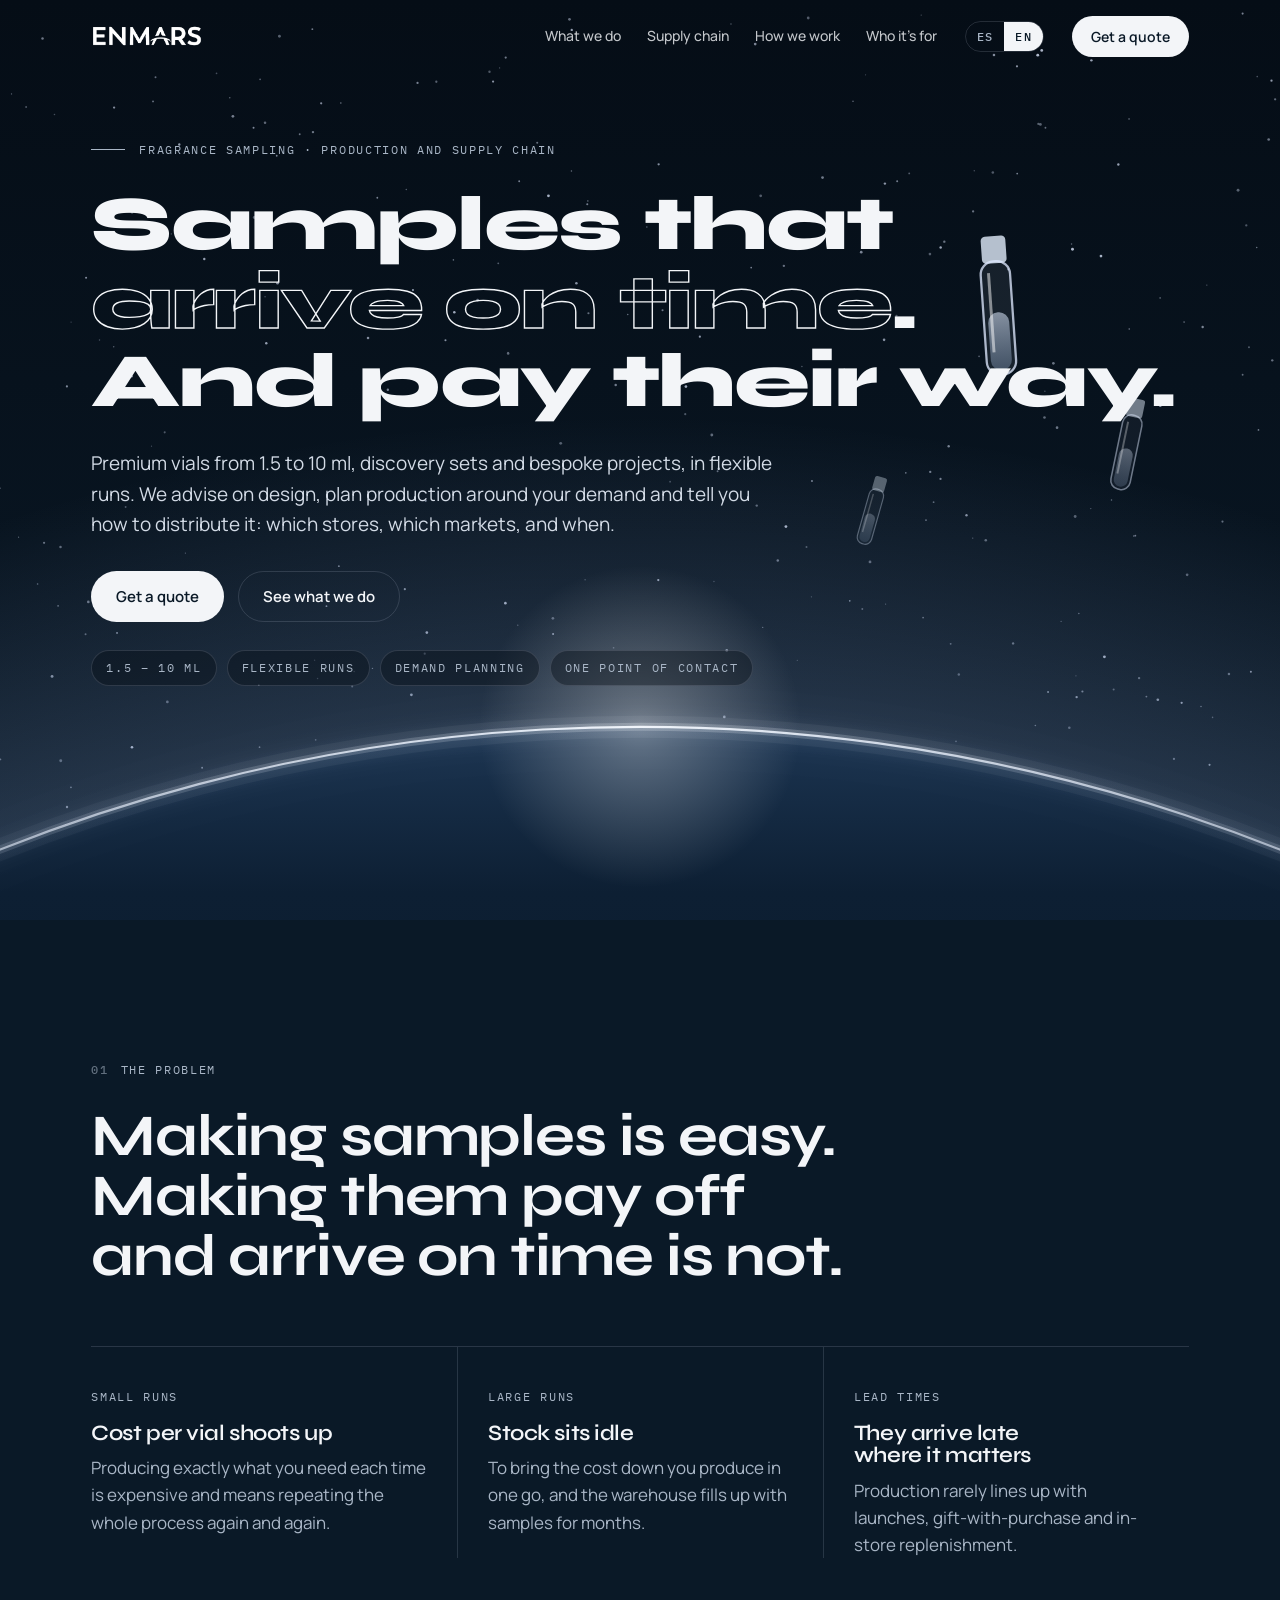
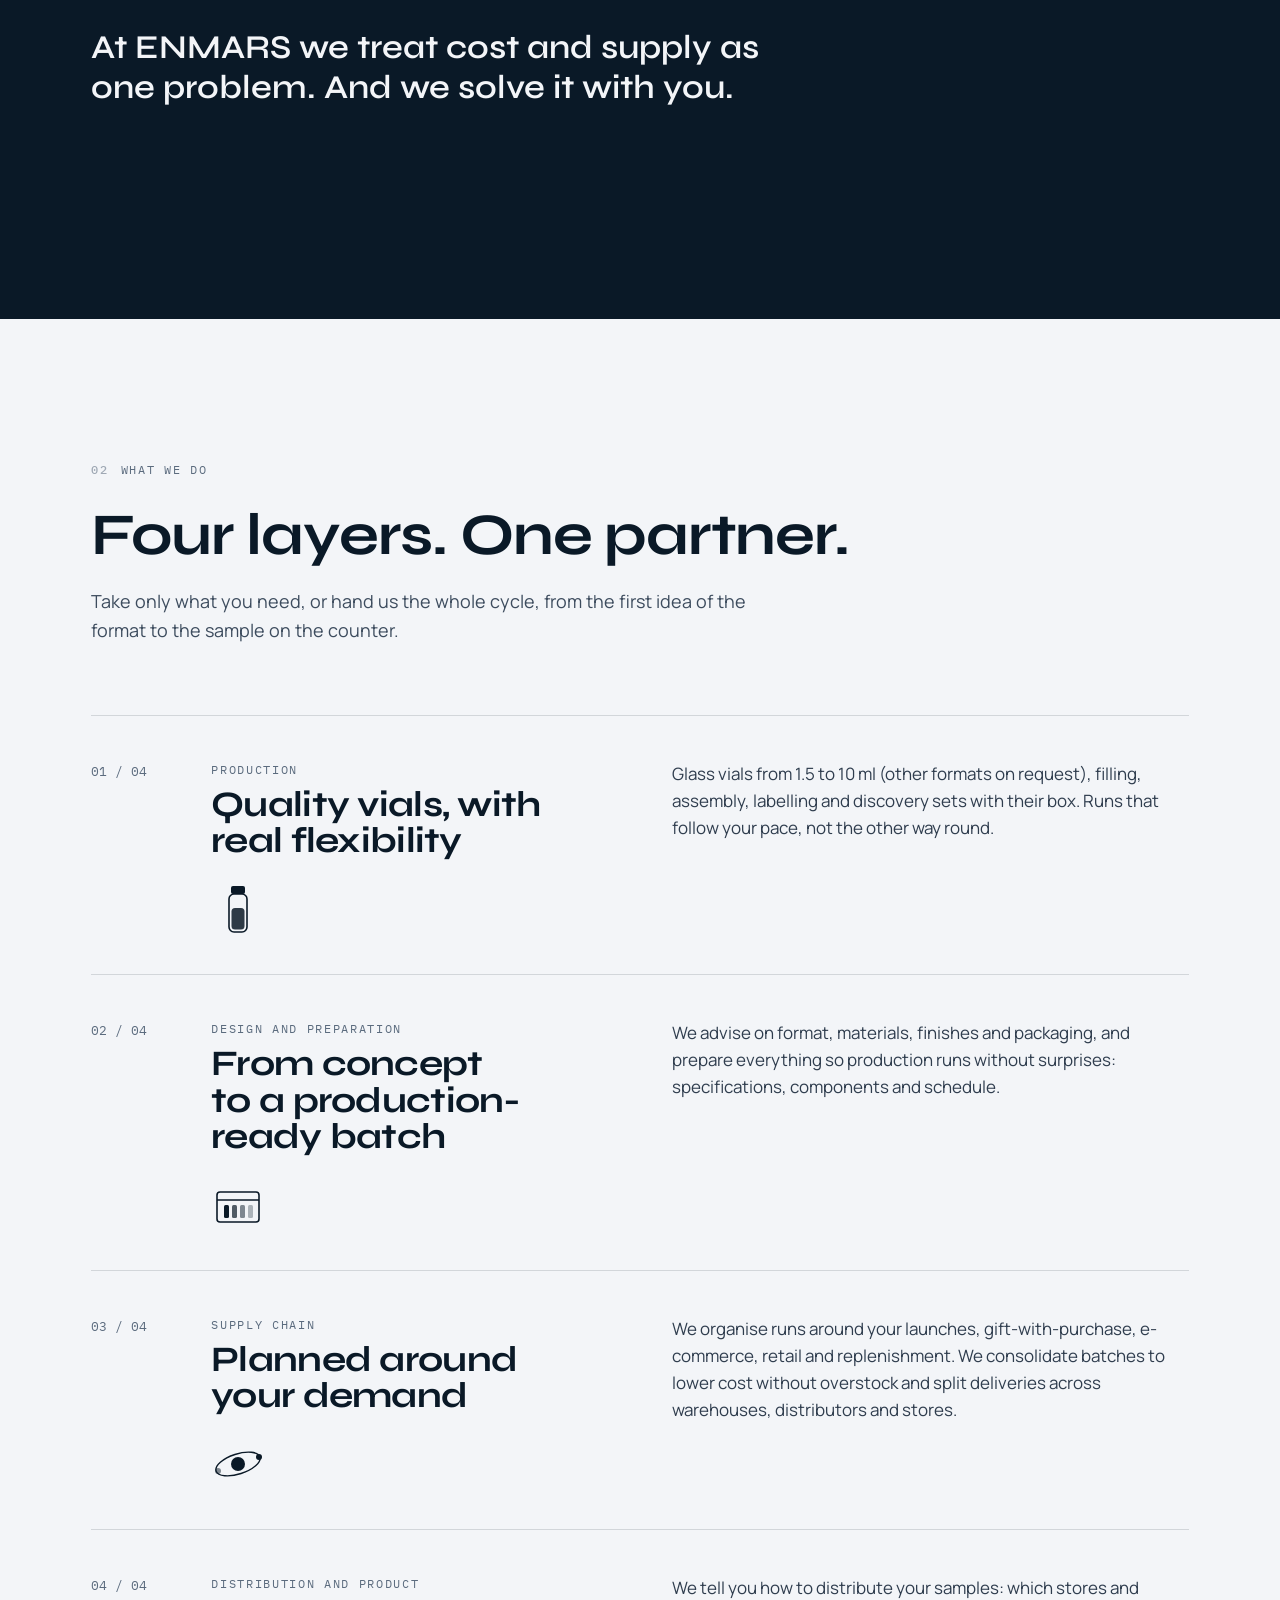
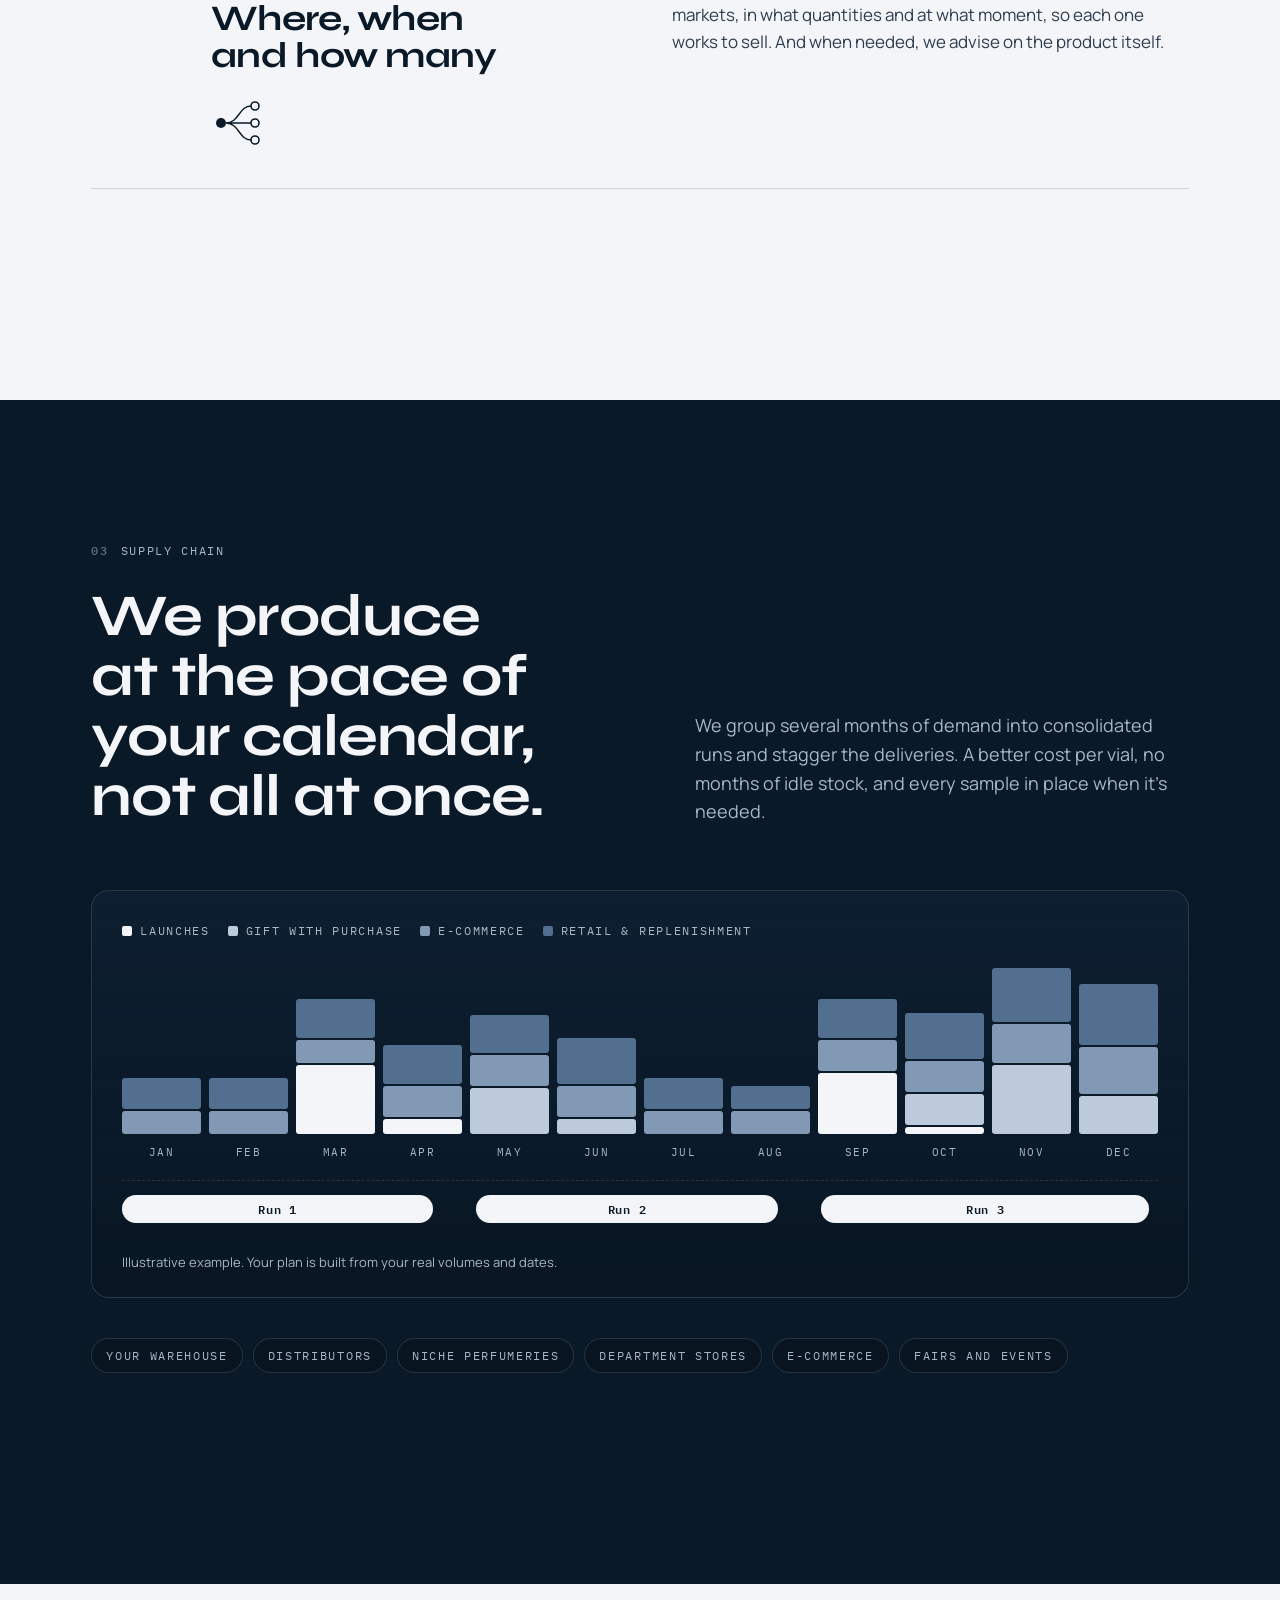
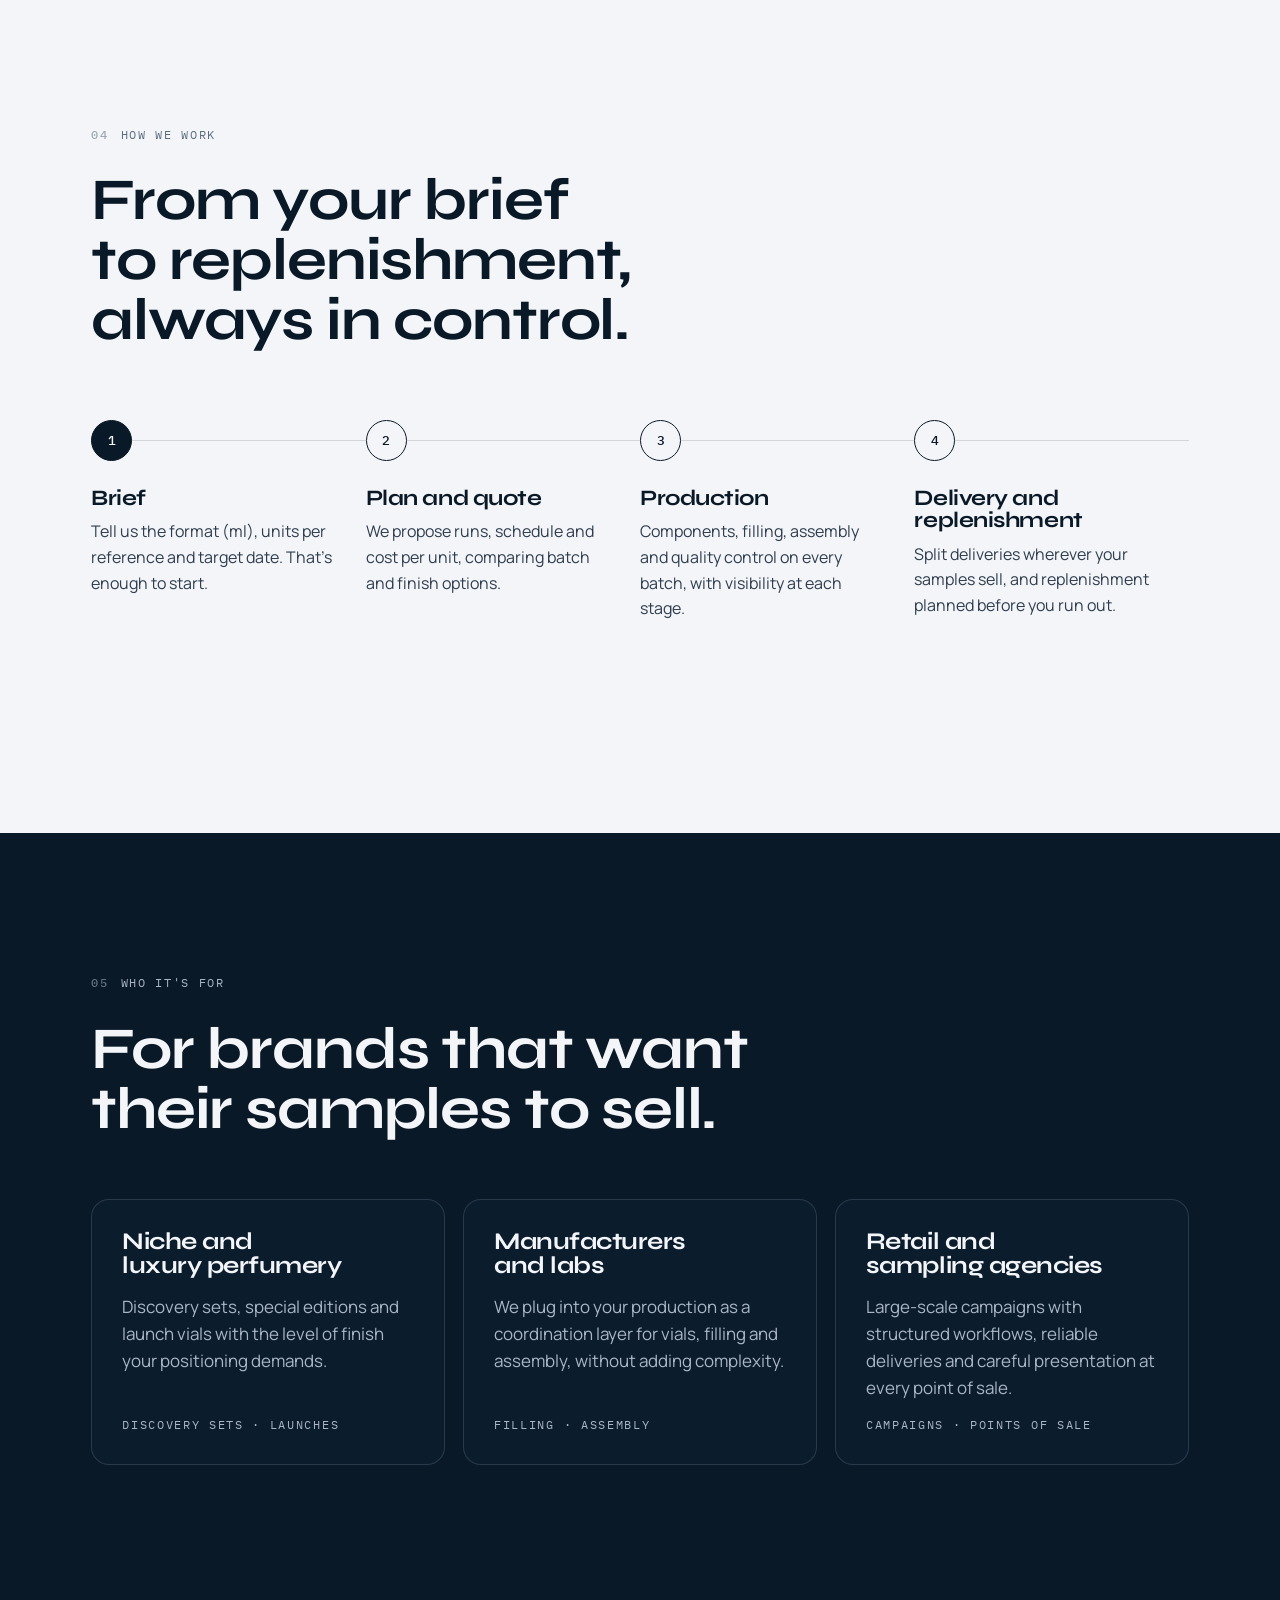
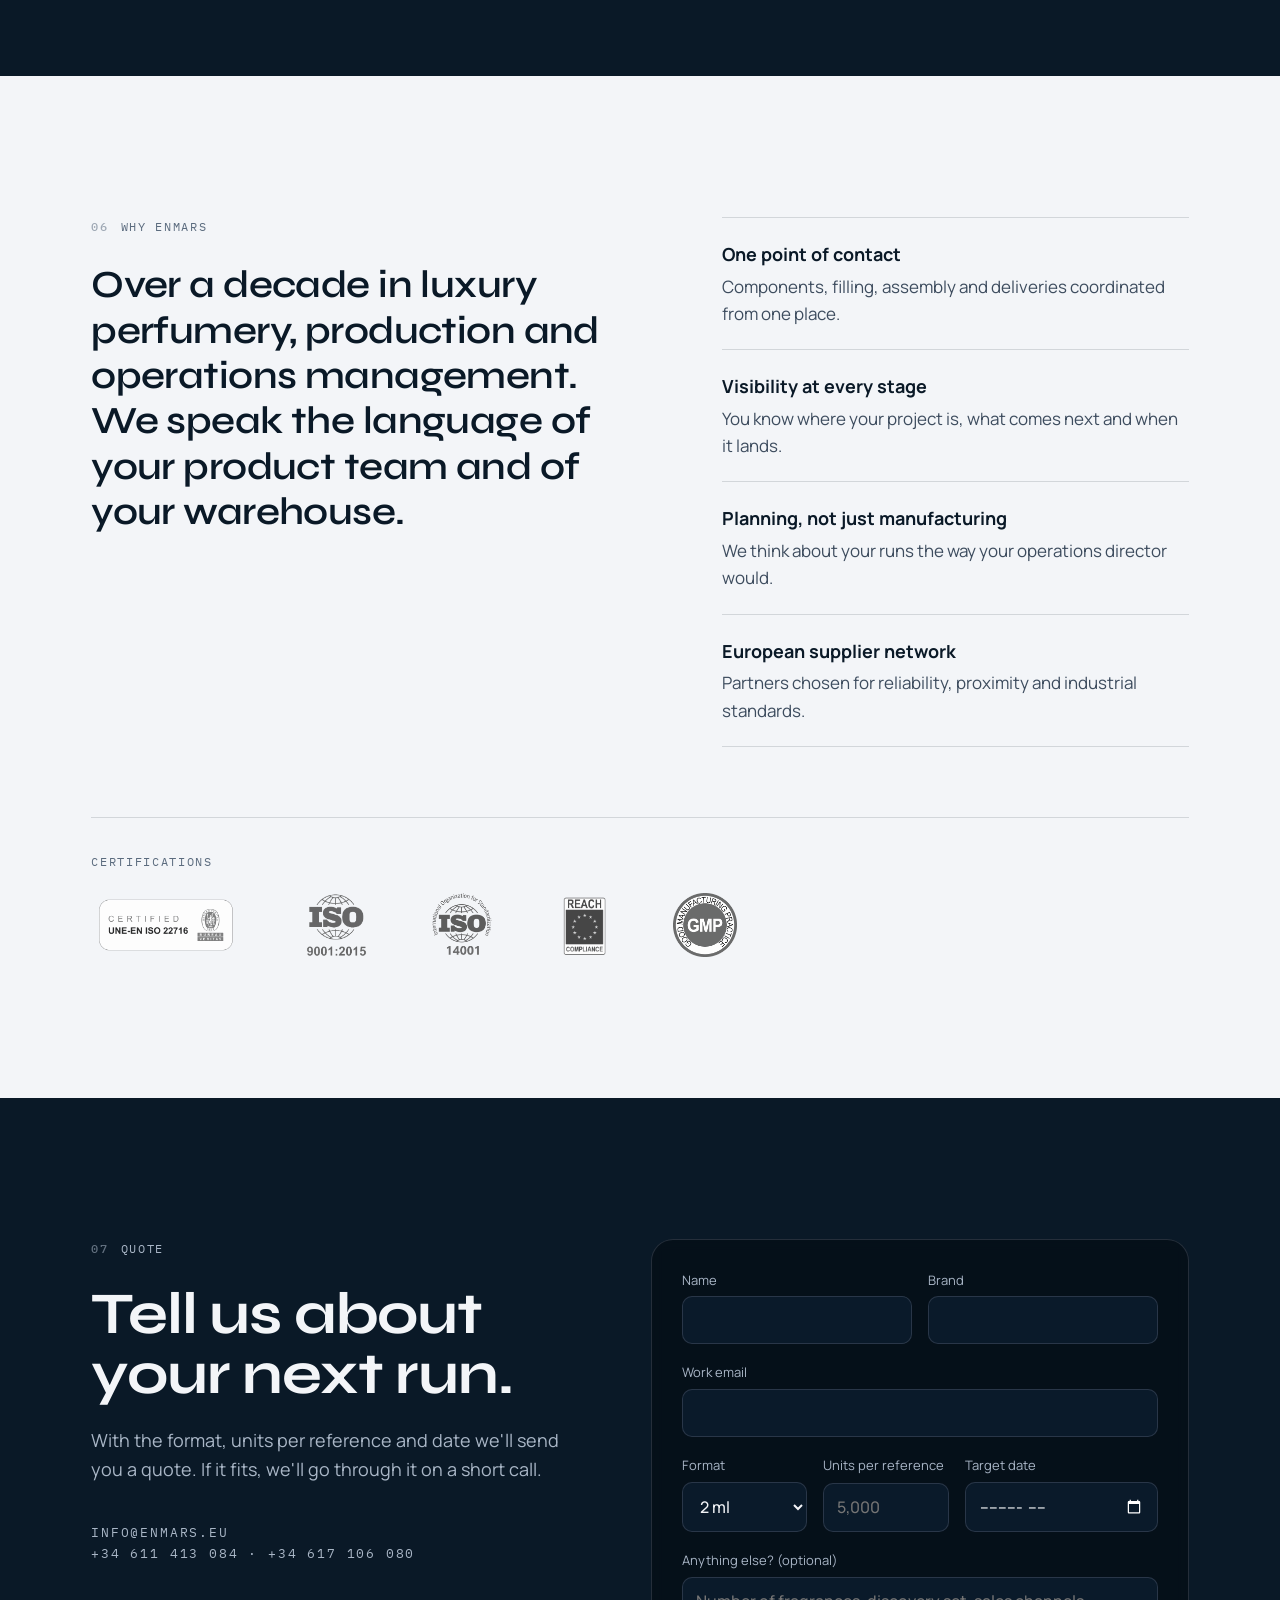
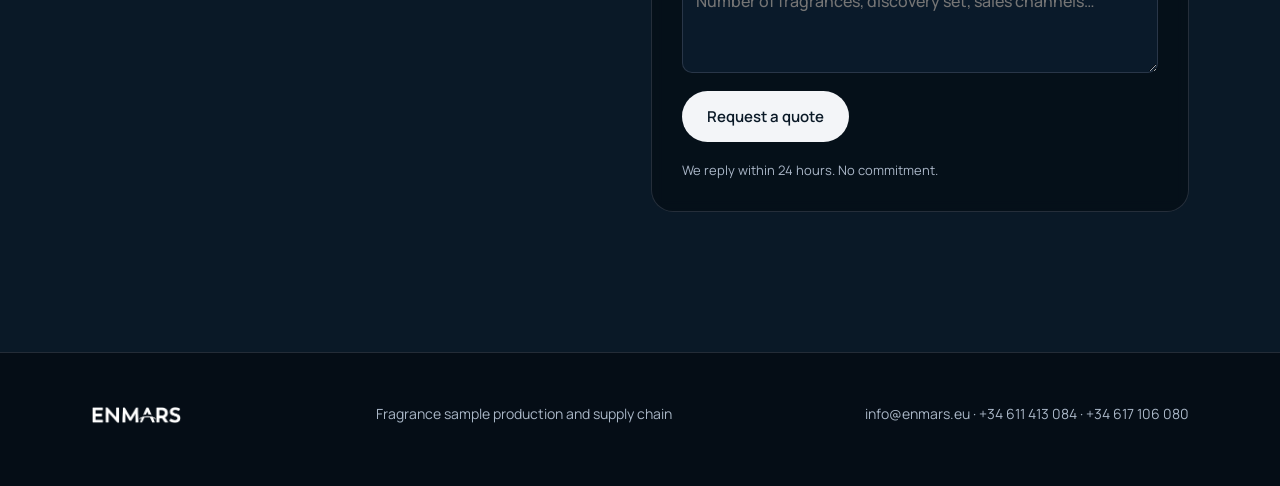
==== commit 18db4911: "Update index.html" ====
--- a/index.html
+++ b/index.html
@@ -172,6 +172,7 @@
       <input type="hidden" name="_subject" value="Nueva solicitud de presupuesto · enmars.eu">
       <input type="hidden" name="_template" value="table">
       <input type="hidden" name="_captcha" value="false">
+      <input type="hidden" name="_next" value="https://enmars.eu/?sent=1#quote">
       <input type="text" name="_honey" style="display:none" tabindex="-1" autocomplete="off">
       <div class="row2">
         <label for="f-name"><span>Nombre</span><input id="f-name" name="name" autocomplete="name" required></label>
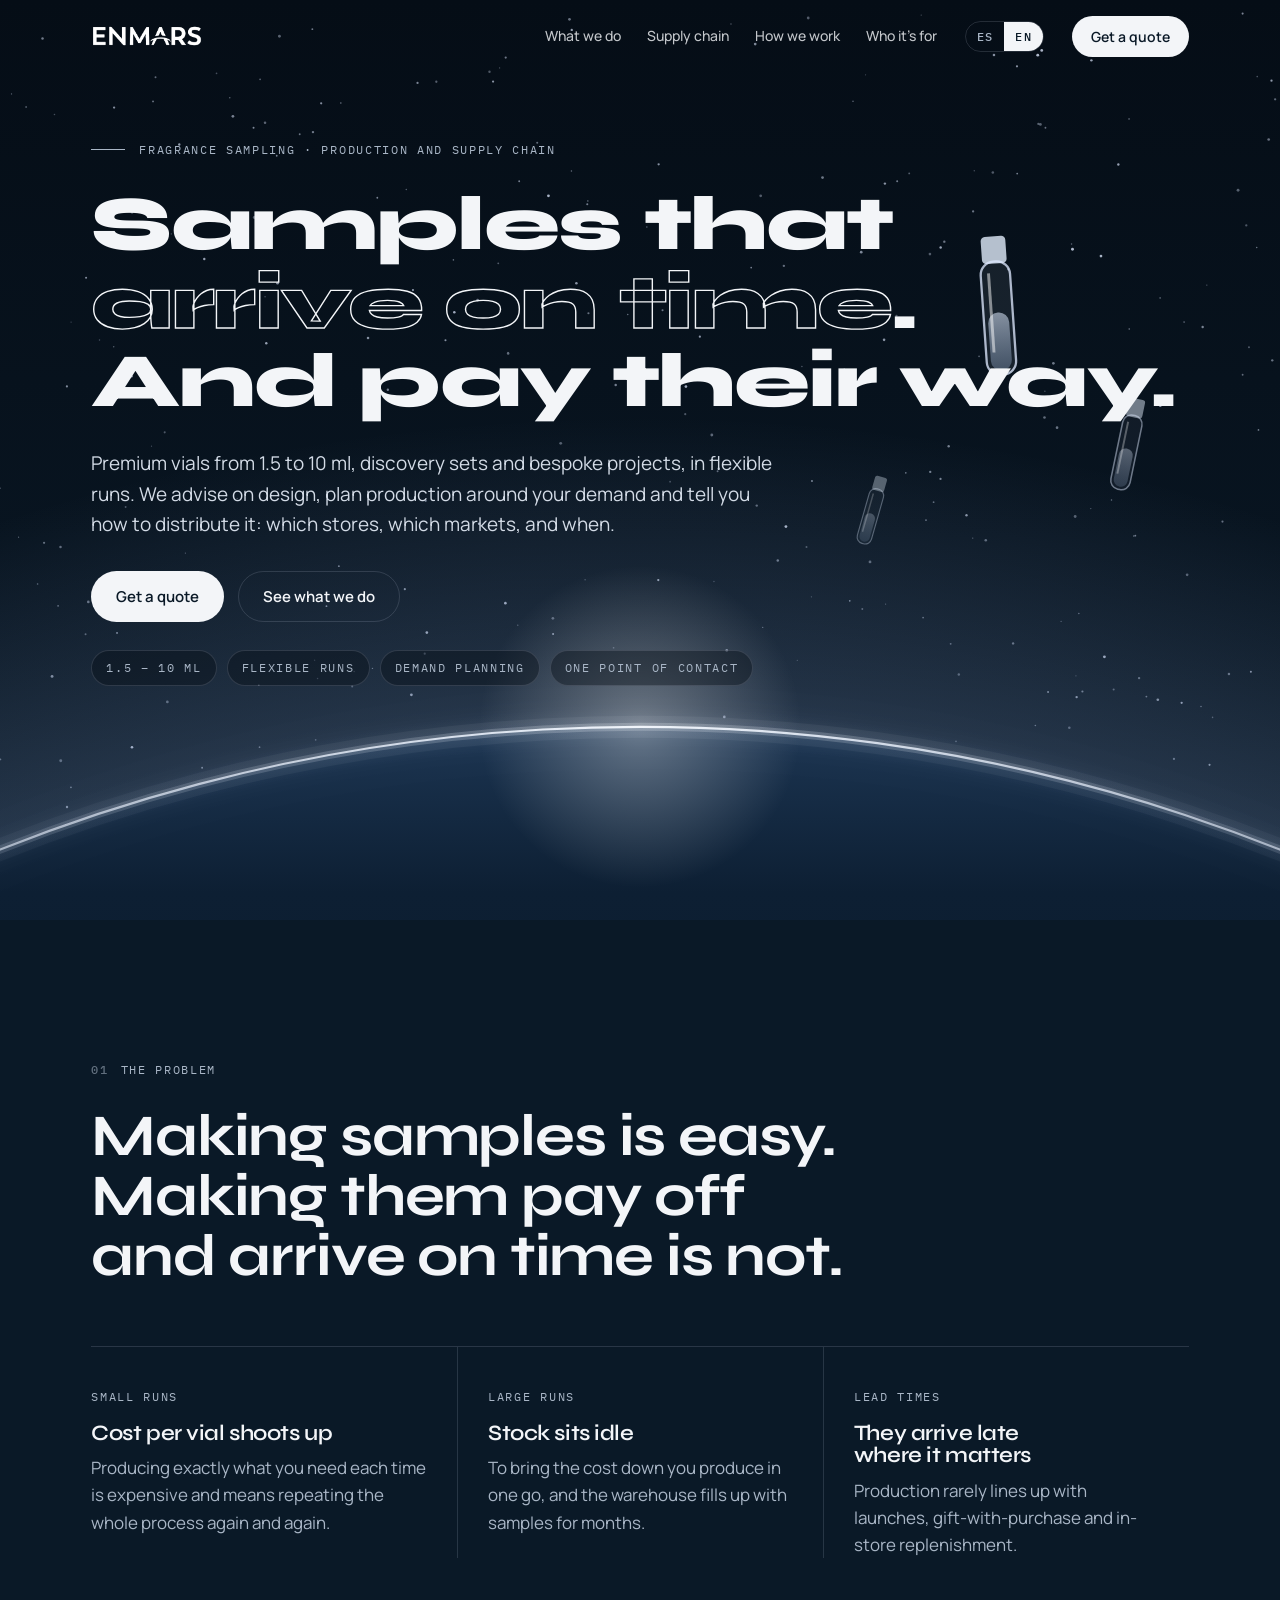
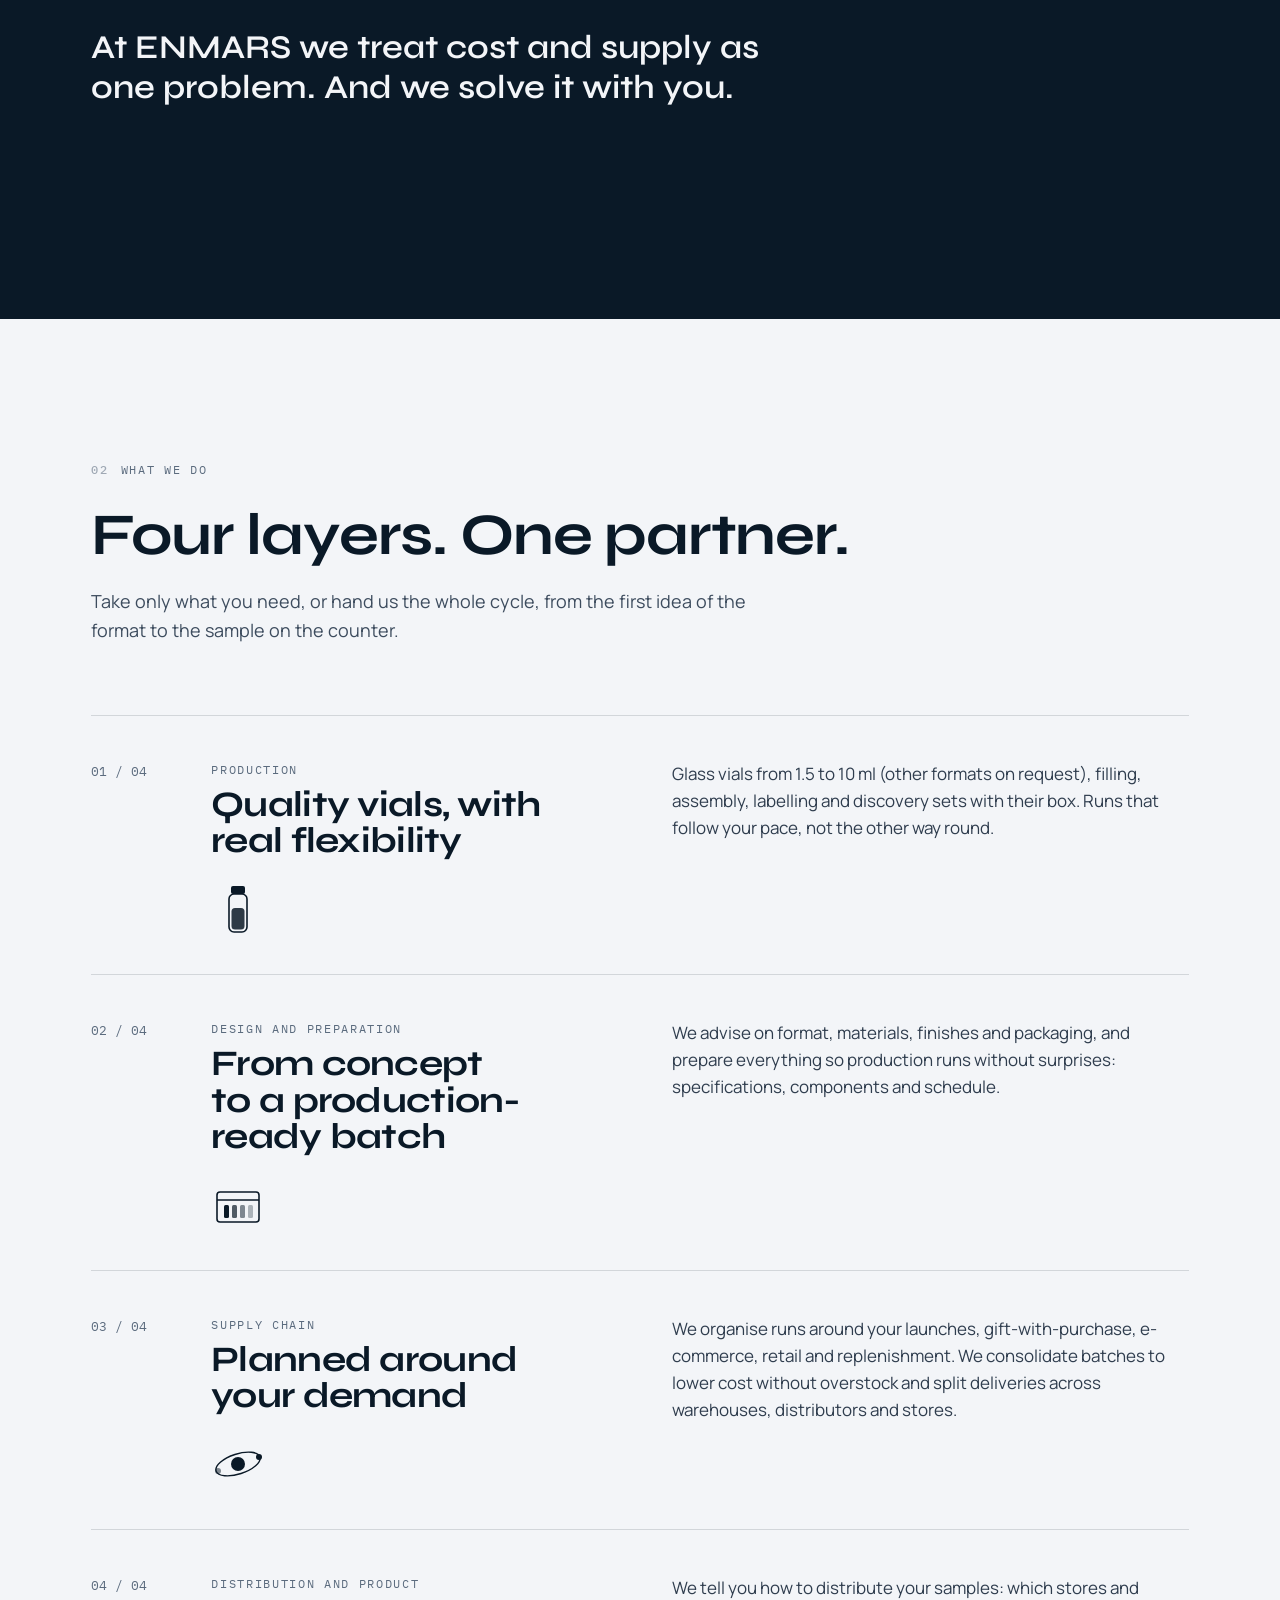
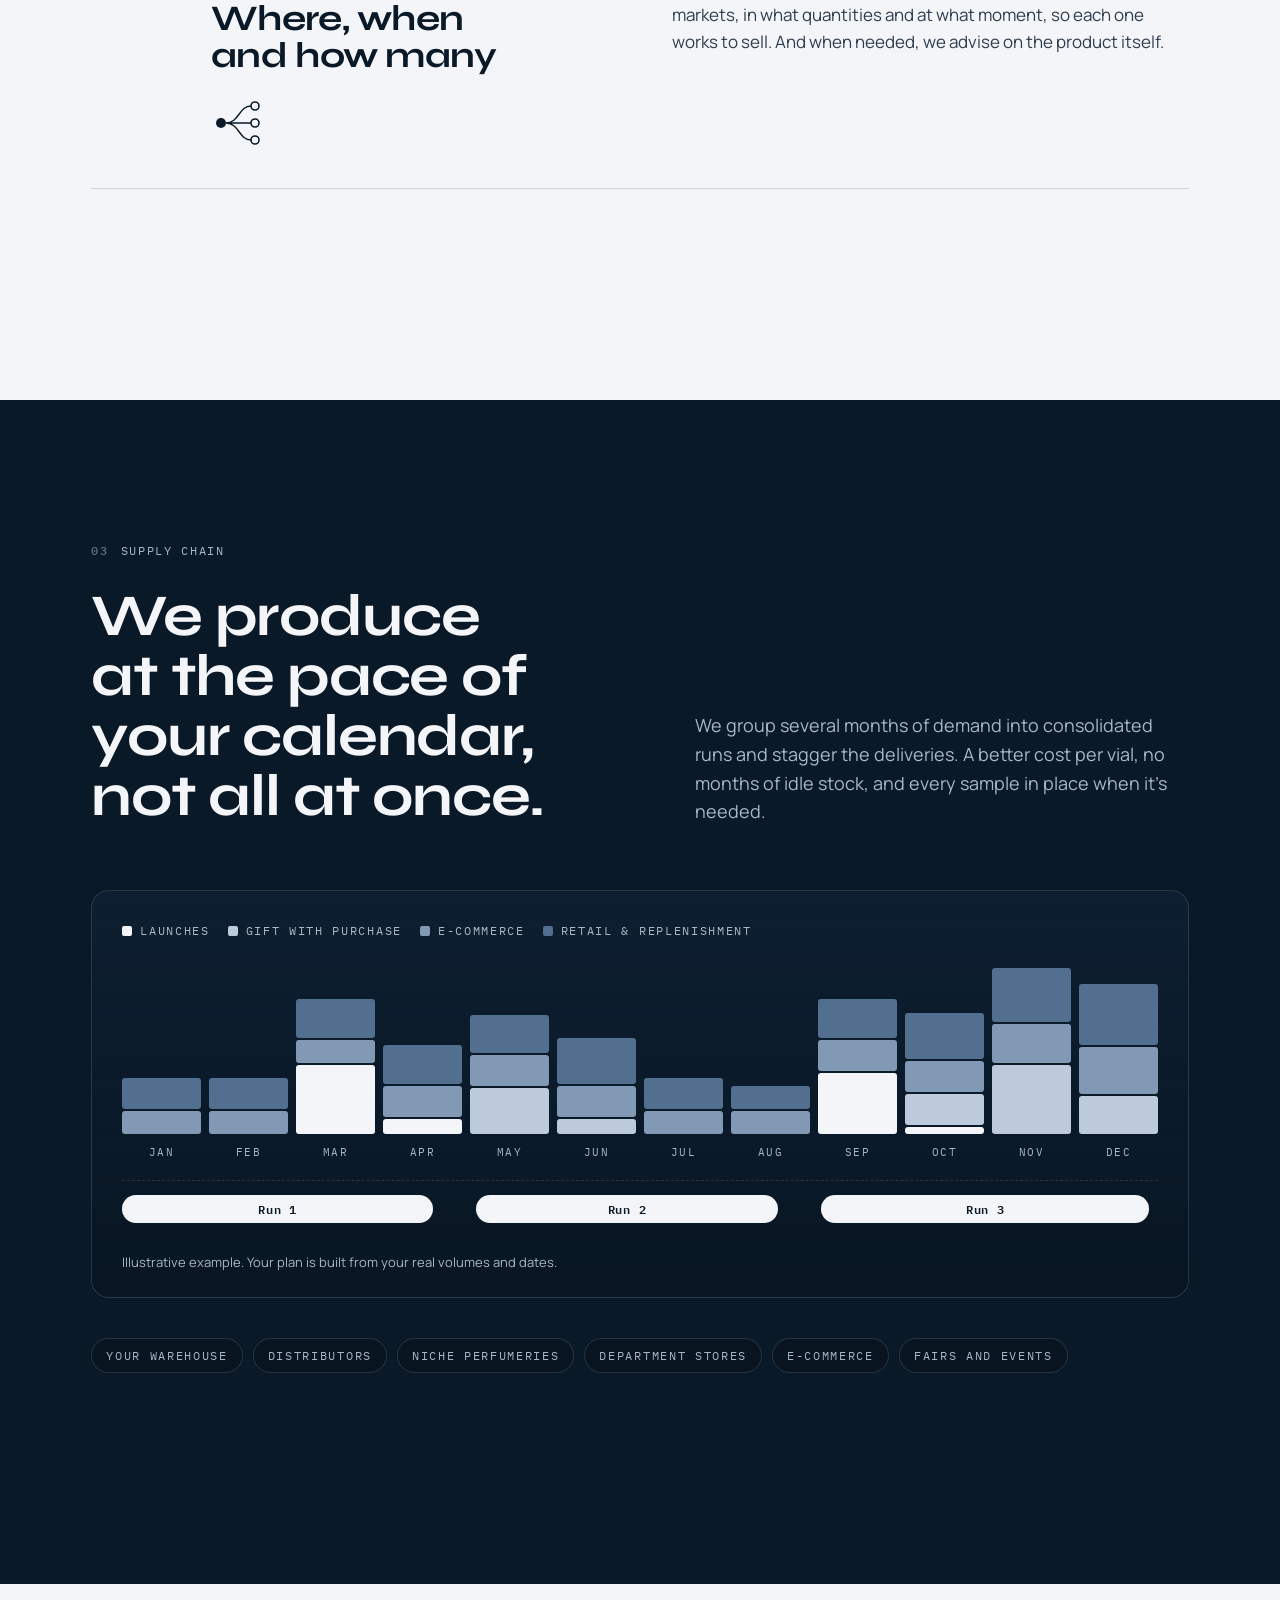
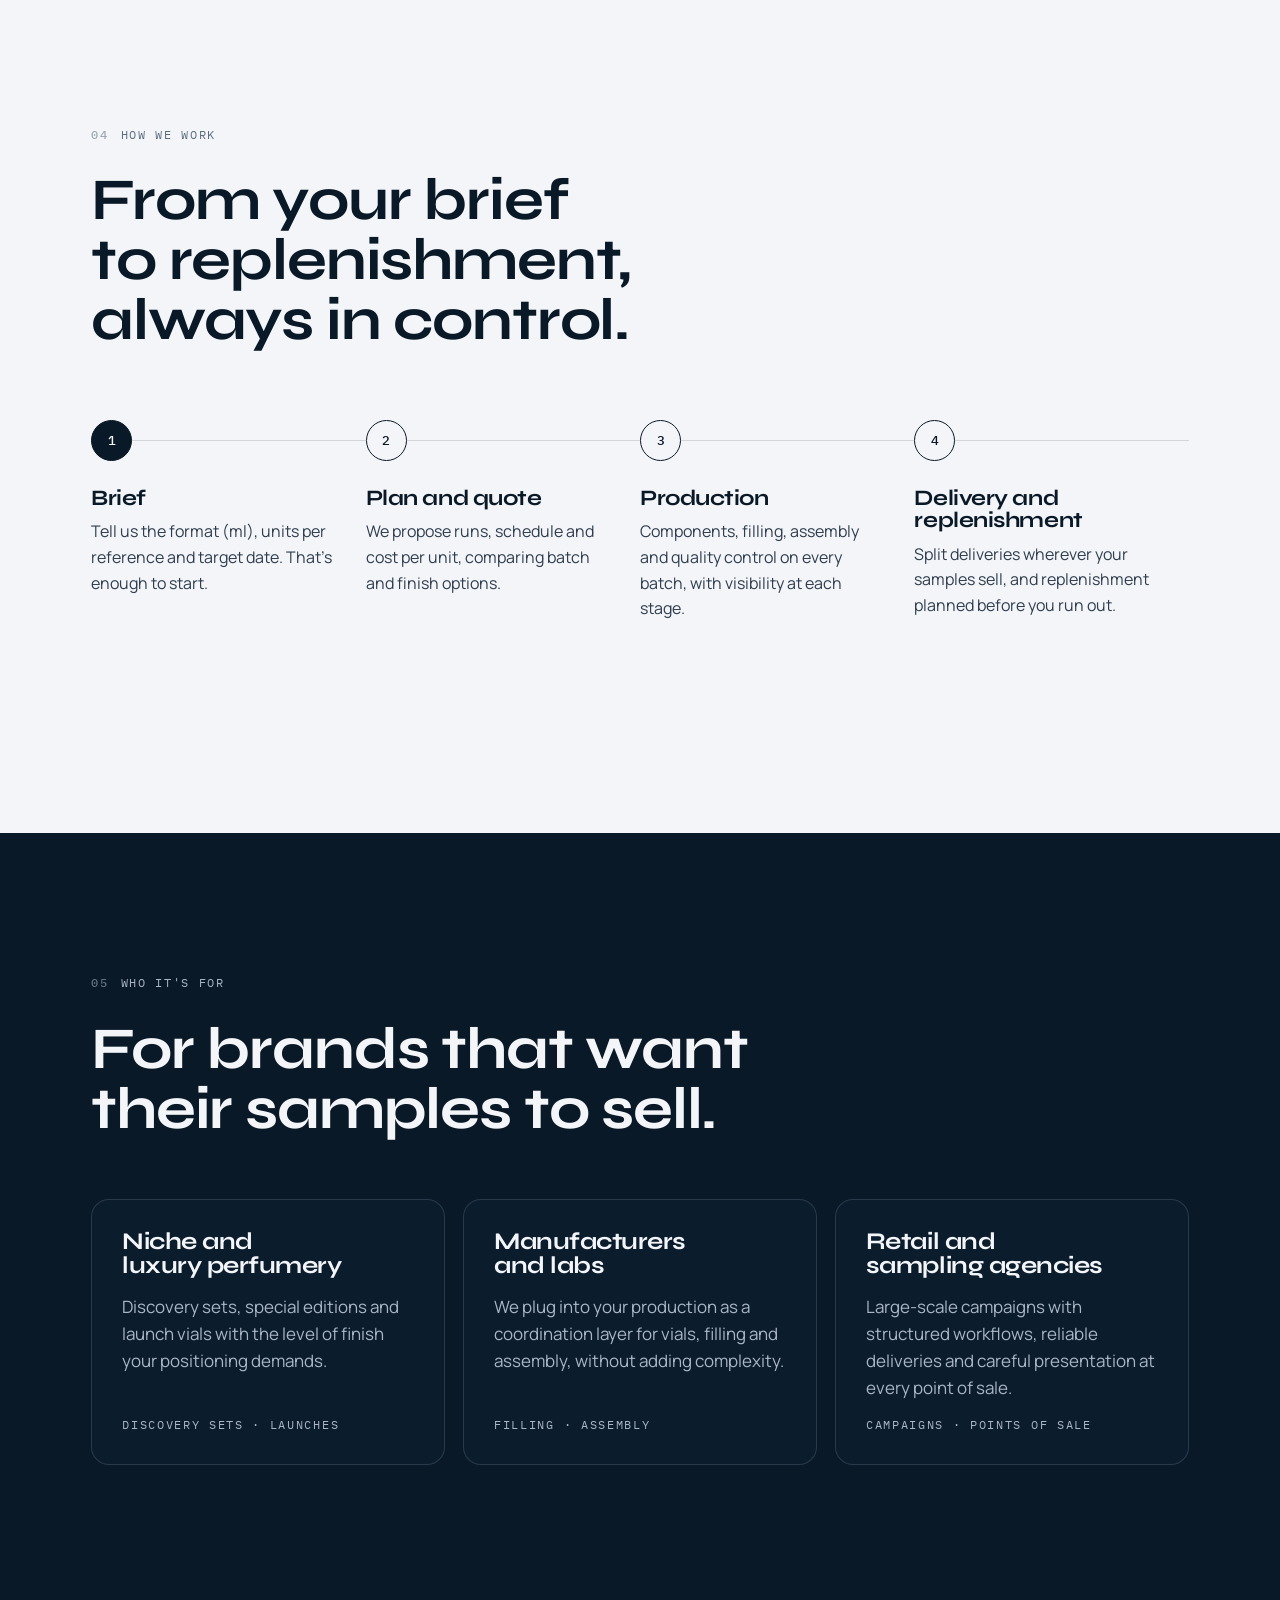
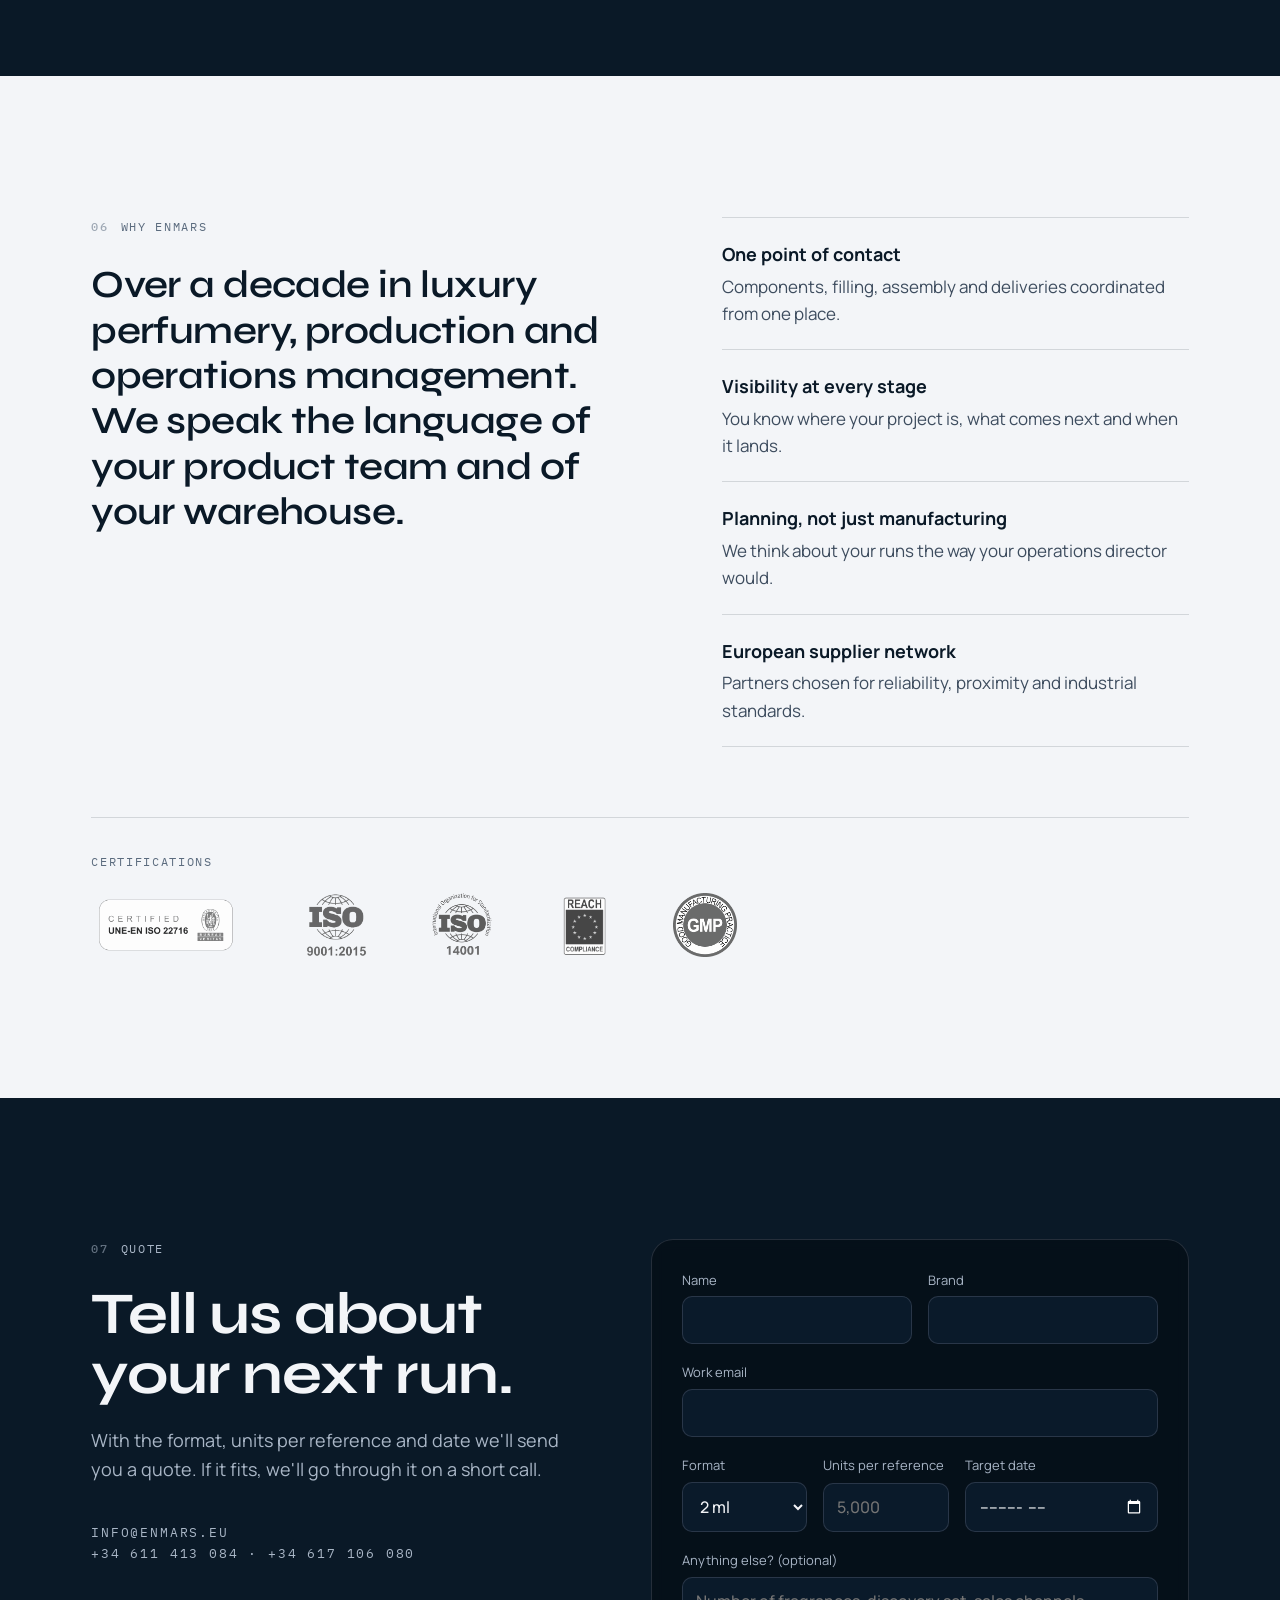
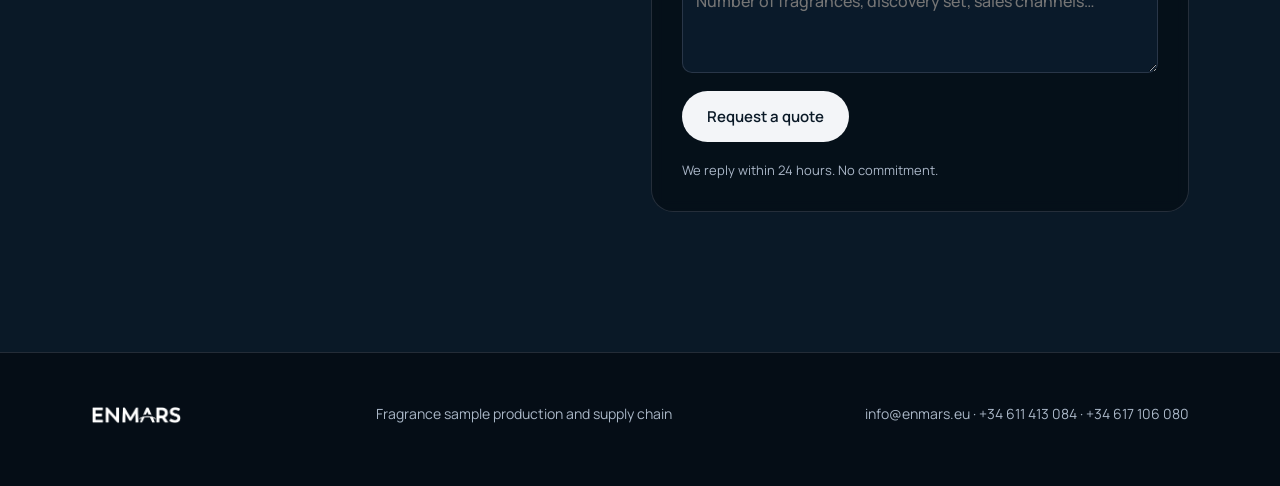
==== commit e4990563: "Update index.html" ====
--- a/index.html
+++ b/index.html
@@ -167,7 +167,7 @@
       <p class="lead">Con el formato, las unidades por referencia y la fecha te enviamos un presupuesto. Si encaja, lo comentamos en una llamada corta.</p>
       <p class="lead mono" style="font-size:13px;margin-top:40px">info@enmars.eu<br>+34 611 413 084 · +34 617 106 080</p>
     </div>
-    <form id="qform" action="https://formsubmit.co/rokas@enmars.eu" method="POST">
+    <form id="qform" action="https://formsubmit.co/04cfa8021154f2945fa90f15d4ffe695" method="POST">
       <input type="hidden" name="_cc" value="lucas@enmars.eu">
       <input type="hidden" name="_subject" value="Nueva solicitud de presupuesto · enmars.eu">
       <input type="hidden" name="_template" value="table">
